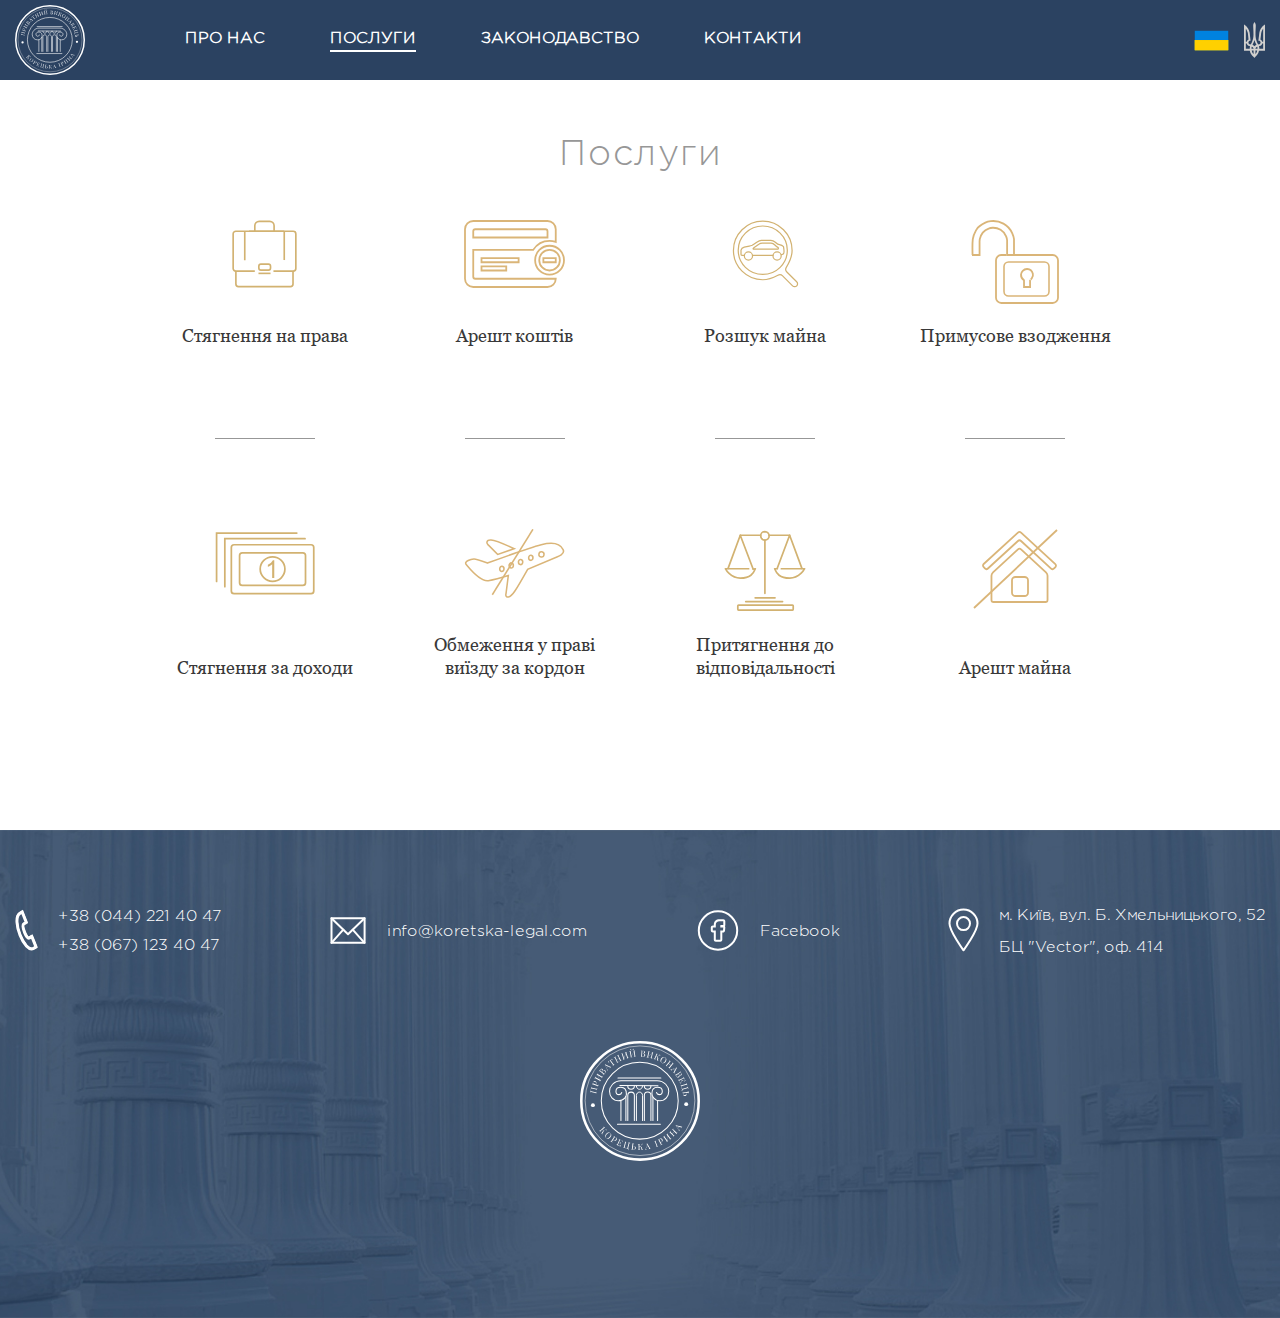
==== poslugi/index.html @ 1fe43b6d "initial commit" ====
<!DOCTYPE html>
<html lang="ua">
<head>
	<meta charset="UTF-8">
	<meta name="viewport" content="width=device-width">
	<title>Корецька Ірина</title>
	<meta name="description" content=""> 
	<link rel="stylesheet" href="../css/reset.css">
	<link rel="stylesheet" href="../css/scaffolding.css">
	<link rel="stylesheet" href="css/style.css">
	<link rel="shortcut icon" type="image/png" href="../favicon.png"/>
</head>
<body>
	<header class="main-header">
		<div class="container">
			<div class="main-header--wrapper">
				<a href="../index.html" class="main-header--logo">
					<img src="../img/logo.svg" alt="Приватний виконавець Корецька Ірина логотип">
				</a>

				<nav class="nav">
					<ul class="nav--list">
						<li class="nav--item">
							<a class="nav--link" href="../pro-nas/index.html">Про нас</a>
						</li>
						<li class="nav--item nav--item__active">
							<a class="nav--link" href="#">Послуги</a>
						</li>
						<li class="nav--item">
							<a class="nav--link" href="../zakonodavstvo/index.html">Законодавство</a>
						</li>
						<li class="nav--item">
							<a class="nav--link" href="../zvorotniy/index.html">Контакти</a>
						</li>
					</ul>
				</nav>
				
				<div class="main-header--right">
					<img src="../img/flag.svg" alt="Прапор України" class="main-header--flag">

					<img src="../img/emblem.svg" alt="Герб України" class="main-header--emblem">
				</div>

				<button class="main-header--mob-btn">Мобильное меню</button>
			</div>
		</div>
	</header>

	<main class="services">
		<div class="container">
			<h2 class="services--header">Послуги</h2>

			<ul class="services--list">
				<li class="services--item services--item__under-line">
					<a href="styagnennya-na-prava.html">
						<svg width="101px" height="68px" class="services--icon" version="1.1" id="Layer_1" xmlns="http://www.w3.org/2000/svg" xmlns:xlink="http://www.w3.org/1999/xlink" x="0px" y="0px"
						viewBox="0 0 72 74.4" style="enable-background:new 0 0 72 74.4;" xml:space="preserve">
						<style type="text/css">
							.st0{fill:none;stroke:#D2B271;stroke-width:1.806;}
						</style>
						<g>
							<g id="Page-1_13_">
								<g id="Desktop_10_" transform="translate(-265.000000, -1348.000000)">
									<g id="Group-54_6_" transform="translate(190.000000, 1327.000000)">
										<g id="Page-1_16_" transform="translate(76.000000, 22.000000)">
											<polyline id="Stroke-1_6_" class="st0" points="13.4,43 13.4,11.3 13.4,11.7 					"/>
											<g id="Group-18_1_">
												<path id="Stroke-4_1_" class="st0" d="M18,11.3h38.6"/>
												<path id="Stroke-6_1_" class="st0" d="M56.6,11.8v31"/>
												<path id="Stroke-14_1_" class="st0" d="M28.4,57.4h13.2"/>
												<path id="Stroke-16_1_" class="st0" d="M39.3,53.8h-8.2c-1.3,0-2.3-1.1-2.3-2.4v-1.7c0-1.3,1-2.4,2.3-2.4h8.2
												c1.3,0,2.3,1.1,2.3,2.4v1.7C41.6,52.7,40.5,53.8,39.3,53.8z"/>
											</g>
										</g>
									</g>
								</g>
							</g>
							<path class="st0" d="M25.4,55.9H4.6c-1.6,0-2.9-1.3-2.9-2.9V15.2c0-1.6,1.3-2.9,2.9-2.9h62.8c1.6,0,2.9,1.3,2.9,2.9V53
							c0,1.6-1.3,2.9-2.9,2.9H45.8"/>
							<path class="st0" d="M67.2,55.9v14.2c0,1.5-1.2,2.8-2.8,2.8H7.5c-1.5,0-2.8-1.2-2.8-2.8V55.9"/>
							<path class="st0" d="M25.4,12.3v-6c0-2.7,2.2-4.8,4.8-4.8h11.5c2.7,0,4.8,2.2,4.8,4.8v6"/>
						</g>
					</svg>
					<span class="services--text">Стягнення на права</span>
				</a>
			</li>
			<li class="services--item services--item__under-line">
				<a href="aresht-koshtiv.html">
					<?xml version="1.0" encoding="UTF-8"?>
					<svg class="services--icon" width="101px" height="68px" viewBox="0 0 101 68" version="1.1" xmlns="http://www.w3.org/2000/svg" xmlns:xlink="http://www.w3.org/1999/xlink">
						<g id="Page-1" stroke="none" stroke-width="1" fill="none" fill-rule="evenodd">
							<g id="Desktop" transform="translate(-540.000000, -1341.000000)" stroke="#DAB578" stroke-width="1.806">
								<g id="Group-54" transform="translate(190.000000, 1327.000000)">
									<path d="M367.5,56.2503709 L404.624815,56.2503709 L404.624815,52.1248145 L367.5,52.1248145 L367.5,56.2503709 Z M359.250371,25.3120363 C359.250371,24.174003 360.174003,23.2496291 361.312778,23.2496291 L431.437593,23.2496291 C432.576368,23.2496291 433.5,24.174003 433.5,25.3120363 L433.5,31.5 L359.250371,31.5 L359.250371,25.3120363 Z M361.312778,72.7503709 C360.174003,72.7503709 359.250371,71.8252552 359.250371,70.6872218 L359.250371,43.8751855 L419.207073,43.8751855 C422.642687,38.4417068 428.669664,34.7998516 435.562407,34.7998516 C437.736837,34.7998516 439.794793,35.2412661 441.750371,35.9052426 L441.750371,23.2496291 C441.750371,18.6960119 438.053617,15 433.5,15 L359.250371,15 C354.696012,15 351,18.6960119 351,23.2496291 L351,72.7503709 C351,77.3039881 354.696012,81 359.250371,81 L433.5,81 C438.053617,81 441.750371,77.3039881 441.750371,72.7503709 L361.312778,72.7503709 Z M367.5,64.4992581 L392.249629,64.4992581 L392.249629,60.3744436 L367.5,60.3744436 L367.5,64.4992581 Z M450,54.1872218 C450,62.1608741 443.53606,68.6248145 435.562407,68.6248145 C427.588755,68.6248145 421.124815,62.1608741 421.124815,54.1872218 C421.124815,46.2135695 427.588755,39.7496291 435.562407,39.7496291 C443.53606,39.7496291 450,46.2135695 450,54.1872218 Z M425.250371,54.1872218 C425.250371,59.8714536 429.878175,64.4992581 435.562407,64.4992581 C441.246639,64.4992581 445.875185,59.8714536 445.875185,54.1872218 C445.875185,48.50299 441.246639,43.8751855 435.562407,43.8751855 C429.878175,43.8751855 425.250371,48.50299 425.250371,54.1872218 Z M429.375185,56.2496291 L441.750371,56.2496291 L441.750371,52.1240727 L429.375185,52.1240727 L429.375185,56.2496291 Z" id="Page-1"></path>
								</g>
							</g>
						</g>
					</svg>
					<span class="services--text">Арешт коштів</span>
				</a>
			</li>
			<li class="services--item services--item__under-line">
				<a href="rozshuk-mayna.html">
					<svg width="101px" height="68px" class="services--icon" version="1.1" id="Layer_1" xmlns="http://www.w3.org/2000/svg" xmlns:xlink="http://www.w3.org/1999/xlink" x="0px" y="0px"
					viewBox="0 0 97.8 99.7" style="enable-background:new 0 0 97.8 99.7;" xml:space="preserve">
					<style type="text/css">
						.st01{fill:none;stroke:#D2B271;stroke-width:1.806;stroke-linecap:round;stroke-linejoin:round;}
					</style>
					<g id="Page-1_21_">
						<g id="Desktop_13_" transform="translate(-843.000000, -1326.000000)">
							<g id="Group-54_3_" transform="translate(190.000000, 1327.000000)">
								<g id="Page-1_22_" transform="translate(654.000000, 0.000000)">
									<path id="Stroke-1_3_" class="st01" d="M61,41.8h4.6c0,0,1.9-0.2,1-2.3c0,0-2.9-1.7-4.5-3.5c0,0-3.3-3.3-6.4-3.1
									C52.6,33.2,43,32.8,43,32.8s-2.6,0.1-4.3,1.4l-7.9,5.4c0,0-2.2,2.1-0.1,2.1c2.1,0,25.6,0.1,25.6,0.1L61,41.8z"/>
									<path id="Stroke-7_4_" class="st01" d="M71.4,49.9c0,0,2.4-0.7,3-1.6c1.3-2,0-9.4,0-9.4s0.6-2.3-6.1-3.7c0,0-2-0.3-6-3.7
									c0,0-3.1-2.6-6.6-2.6c-3.5,0.1-13.8,0-13.8,0s-2.6-0.1-6.8,2.8c-4.2,2.9-6.7,4.4-6.7,4.4s-2.4,1-4.3,1.3l-7.4,1.4
									c0,0-3.9,1.1-4.7,4.5v5.6c0,0-0.1,1.7,1.6,2.1h3.5"/>
									<path id="Stroke-11_2_" class="st01" d="M16.9,51.8c0,3.3,2.7,6,6,6c3.3,0,6-2.7,6-6c0-3.3-2.7-6-6-6
									C19.6,45.8,16.9,48.5,16.9,51.8z"/>
									<path id="Stroke-15_1_" class="st01" d="M58.9,51.8c0,3.3,2.7,6,6,6c3.3,0,6-2.7,6-6c0-3.3-2.7-6-6-6
									C61.6,45.8,58.9,48.5,58.9,51.8z"/>
									<path id="Stroke-17_1_" class="st01" d="M58.9,50.8h-30"/>
									<path id="Stroke-19_1_" class="st01" d="M7.9,43.3c0,19.6,16.1,35.5,36,35.5s36-15.9,36-35.5S63.8,7.8,43.9,7.8
									S7.9,23.7,7.9,43.3z"/>
									<path id="Stroke-21_1_" class="st01" d="M93.7,95.6c1.6-1.6,1.6-4.4-0.1-6L79.2,75.2c-1.7-1.7-2.1-4.7-0.8-6.8
									c0,0,8.5-13.8,8.5-24.7c0-23.7-19.3-42.9-43-42.9S0.9,20,0.9,43.7s19.3,42.9,43,42.9c9.8,0,22.2-6.7,22.2-6.7
									c2.1-1.1,5.2-0.7,6.9,1l14.6,14.6C89.3,97.2,92.1,97.3,93.7,95.6z"/>
								</g>
							</g>
						</g>
					</g>
				</svg>
				<span class="services--text">Розшук майна</span>
			</a>
		</li>
		<li class="services--item services--item__under-line">
			<a href="primusove-vzodzhennya.html">
				<svg class="services--icon" width="88px" height="84px" viewBox="0 0 88 84" version="1.1" xmlns="http://www.w3.org/2000/svg" xmlns:xlink="http://www.w3.org/1999/xlink">
					<g id="Page-1" stroke="none" stroke-width="1" fill="none" fill-rule="evenodd">
						<g id="Desktop" transform="translate(-1142.000000, -1334.000000)" stroke="#DAB578">
							<g id="Group-54" transform="translate(190.000000, 1327.000000)">
								<g id="Page-1" transform="translate(953.000000, 8.000000)">
									<path d="M77,45.5924668 C77,43.065954 74.9486252,41 72.4413893,41 L36.5586107,41 C34.0513748,41 32,43.065954 32,45.5924668 L32,70.4075332 C32,72.934046 34.0513748,75 36.5586107,75 L72.4413893,75 C74.9486252,75 77,72.934046 77,70.4075332 L77,45.5924668 Z" id="Stroke-1" stroke-width="1.581"></path>
									<path d="M41.2224426,34 L80.7103489,34 C83.619657,34 86,36.3693953 86,39.2653229 L86,76.7346771 C86,79.6306047 83.619657,82 80.7103489,82 L29.2896511,82 C26.380343,82 24,79.6306047 24,76.7346771 L24,39.2653229 C24,36.3693953 26.3254628,34 29.1666667,34 L34.3333333,34" id="Stroke-3" stroke-width="1.806"></path>
									<path d="M52.0165002,66 L58.0720657,66 L58.0720657,59.1728837 C58.057914,59.2002455 61.7905845,56.1757596 60.8471401,52.7181555 C60.3477884,50.8855786 59.2446323,48.230144 55.274079,48.0099144 C51.3621541,47.7930217 49.1497769,51.1818875 49.0089341,53.5530257 C48.8687652,55.924164 50.4005146,58.121788 52.0165002,59.1728837 L52.0165002,66 Z" id="Stroke-5" stroke-width="1.806"></path>
									<path d="M0.553927509,34 C0.553927509,34 0.252506335,22.763286 0.795196651,18.2283702 C1.33722596,13.6928098 2.26792993,12.5361935 4.48628401,8.59054601 C6.7046381,4.64425382 13.342514,1.57283804 13.342514,1.57283804 C13.342514,1.57283804 21.9059161,-2.56751296 31.4317506,2.5869726 C40.9569241,7.74210286 42,18.1497152 42,18.1497152 L42,33.1638064 L42,34 L35.1135838,34 L35.1135838,19.208335 C35.1135838,19.208335 34.6859094,12.496866 28.599978,8.83747134 C22.5140465,5.17807672 17.1790239,7.42425904 17.1790239,7.42425904 C17.1790239,7.42425904 12.9049245,8.99542618 10.7658918,11.6864609 C8.62685909,14.3774956 7.76423929,18.1000722 7.76423929,18.1000722 L7.56593588,20.3939633 L7.56593588,34 L0,34 L0.553927509,34" id="Stroke-7" stroke-width="1.806"></path>
								</g>
							</g>
						</g>
					</g>
				</svg>
				<span class="services--text">Примусове взодження</span>
			</a>
		</li>
		<div class="services--wrapper">
			<div class="services--line"></div>
			<div class="services--line"></div>
			<div class="services--line"></div>
			<div class="services--line"></div>
		</div>
		<li class="services--item">
			<a href="styagnennya-za-dohodi.html">
				<svg class="services--icon" version="1.1" width="101px" height="68px" id="Layer_1" xmlns="http://www.w3.org/2000/svg" xmlns:xlink="http://www.w3.org/1999/xlink" x="0px" y="0px"
				viewBox="0 0 105.4 67.5" style="enable-background:new 0 0 105.4 67.5;" xml:space="preserve">
				<style type="text/css">
					.st02{fill:none;stroke:#D2B271;stroke-width:1.806;stroke-linecap:round;}
					.st11{fill:#D2B271;}
				</style>
				<g id="Page-1_20_" transform="translate(51.000000, 285.000000)">
					<path id="Stroke-1_4_" class="st02" d="M44.5-230.6c0,1.5-1.3,2.8-2.8,2.8h-63.2c-1.5,0-2.8-1.2-2.8-2.8v-28.5
					c0-1.5,1.3-2.8,2.8-2.8h63.2c1.5,0,2.8,1.2,2.8,2.8V-230.6z M-30.1-270.3c-1.5,0-2.8,1.2-2.8,2.8v45.5c0,1.5,1.3,2.8,2.8,2.8h80.4
					c1.5,0,2.8-1.2,2.8-2.8v-45.5c0-1.5-1.3-2.8-2.8-2.8H-30.1z M10.1-257.6c-7.1,0-12.9,5.7-12.9,12.7c0,7,5.8,12.8,12.9,12.8
					c7.1,0,12.9-5.7,12.9-12.8C23-251.9,17.2-257.6,10.1-257.6z"/>
					<g id="Group-7">
						<polyline id="Stroke-3_4_" class="st02" points="44,-276.6 -39.7,-276.6 -39.7,-226.5 		"/>
						<polyline id="Stroke-5_4_" class="st02" points="35.4,-282.5 -48.3,-282.5 -48.3,-232 		"/>
					</g>
				</g>
				<g>
					<path class="st11" d="M62.9,49.3h-2.2V35c-0.5,0.5-1.2,1-2.1,1.5c-0.9,0.5-1.7,0.9-2.4,1.2v-2.2c1.3-0.6,2.3-1.3,3.3-2.1
					c0.9-0.8,1.6-1.7,2-2.4h1.4V49.3z"/>
				</g>
			</svg>

			<span class="services--text">Стягнення за доходи</span>
		</a>
	</li>
	<li class="services--item ">
		<a href="obmezhennya-u-viizdi.html">
			<svg class="services--icon" width="117px" height="69px" version="1.1" id="Layer_1" xmlns="http://www.w3.org/2000/svg" xmlns:xlink="http://www.w3.org/1999/xlink" x="0px" y="0px"
			viewBox="0 0 117.3 81" style="enable-background:new 0 0 117.3 81;" xml:space="preserve">
			<style type="text/css">
				.st010{fill:none;stroke:#DAB578;stroke-width:1.806;}
			</style>
			<g id="Page-1_1_">
				<g id="Desktop" transform="translate(-542.000000, -1617.000000)">
					<g id="Group-54" transform="translate(190.000000, 1327.000000)">
						<g id="Page-1" transform="translate(353.000000, 291.000000)">
							<path id="Stroke-1" class="st010" d="M45.3,46.2c-0.2,1.6-1.4,2.8-2.8,2.6c-1.4-0.2-2.3-1.7-2.2-3.4c0.2-1.6,1.4-2.8,2.8-2.6
							C44.5,43.1,45.5,44.6,45.3,46.2z"/>
							<path id="Stroke-3" class="st010" d="M56.3,42.2c-0.2,1.6-1.4,2.8-2.8,2.6c-1.4-0.2-2.3-1.7-2.2-3.4c0.2-1.6,1.4-2.8,2.8-2.6
							C55.5,39.1,56.5,40.6,56.3,42.2z"/>
							<path id="Stroke-5" class="st010" d="M67.3,38.2c-0.2,1.6-1.4,2.8-2.8,2.6c-1.4-0.2-2.3-1.7-2.2-3.4c0.2-1.6,1.4-2.8,2.8-2.6
							C66.5,35.1,67.5,36.6,67.3,38.2z"/>
							<path id="Stroke-7" class="st010" d="M79.3,33.2c-0.2,1.6-1.4,2.8-2.8,2.6s-2.3-1.7-2.2-3.4c0.2-1.6,1.4-2.8,2.8-2.6
							C78.5,30.1,79.5,31.6,79.3,33.2z"/>
							<path id="Stroke-9" class="st010" d="M92.3,29.2c-0.2,1.6-1.7,2.8-3.4,2.6c-1.6-0.2-2.8-1.7-2.6-3.4c0.2-1.6,1.7-2.8,3.4-2.6
							C91.3,26.1,92.5,27.6,92.3,29.2z"/>
							<path id="Stroke-11" class="st010" d="M57.3,22.1c0,0-21.1-9.8-27.2-10.2c-6-0.4-5.2,4-3.7,5.4S38,28.9,38,28.9L57.3,22.1z"/>
							<path id="Stroke-13" class="st010" d="M50.4,53.6l-2.7,21.1c0,0-1.4,4.8,2.8,4.1c4.3-0.6,8.5-7.4,22.6-32.5l35-14.8
							c0,0,9.4-2.9,6.6-8.4s-10.4-9.6-25.7-5.6C73.8,21.5,25.9,39,25.9,39S12.2,34,10,34.2s-12.8,2.3-8.8,6.9
							c3.9,4.6,16.4,20.2,25.7,18.6C36.1,58.2,50.4,53.6,50.4,53.6z"/>
						</g>
					</g>
				</g>
			</g>
			<line class="st010" x1="32.6" y1="77.2" x2="80.3" y2="0.3"/>
		</svg>

		<span class="services--text">Обмеження у праві виїзду за кордон</span>
	</a>
</li>
<li class="services--item services--item__no-line">
	<a href="prityagnennya-do-vidpovidalnosti.html">
		<svg class="services--icon" width="88px" height="84px" version="1.1" id="Layer_1" xmlns="http://www.w3.org/2000/svg" xmlns:xlink="http://www.w3.org/1999/xlink" x="0px" y="0px"
		viewBox="0 0 88 89" style="enable-background:new 0 0 88 89;" xml:space="preserve">
		<style type="text/css">
			.st03{fill:none;stroke:#D2B271;stroke-width:1.806;stroke-linecap:round;stroke-linejoin:round;}
		</style>

		<g id="Page-1_25_">
			<g id="Desktop_15_" transform="translate(-856.000000, -1599.000000)">
				<g id="Group-54_1_" transform="translate(190.000000, 1327.000000)">
					<g id="Page-1_26_" transform="translate(668.000000, 272.000000)">
						<path id="Stroke-1_8_" class="st03" d="M31.6,72.9h21"/>
						<path id="Stroke-2" class="st03" d="M21.6,76.9h39"/>
						<g id="Group-24">
							<path id="Stroke-3_8_" class="st03" d="M71.2,85.9H14c-0.4,0-0.8-0.3-0.8-0.8v-3.7c0-0.4,0.3-0.8,0.8-0.8h57.1
							c0.4,0,0.8,0.3,0.8,0.8v3.7C71.9,85.6,71.6,85.9,71.2,85.9z"/>
							<polyline id="Stroke-5_7_" class="st03" points="81.1,41.7 68.1,6.6 54.9,41.8 					"/>
							<path id="Stroke-7_6_" class="st03" d="M59.3,42.1H84c0,0-5.2,10.1-15.9,10c-10.7-0.1-13.8-4.8-15.9-10h2.9"/>
							<path id="Stroke-9_3_" class="st03" d="M24.7,42.1H0c0,0,5.2,10.1,15.9,10c10.7-0.1,13.8-4.8,15.9-10l-2.3,0.3"/>
							<polyline id="Stroke-11_3_" class="st03" points="29.4,42.4 15.8,6.6 2.9,41.7 					"/>
							<path id="Stroke-13_4_" class="st0" d="M46.4,7.2c0,2.5-2,4.5-4.5,4.5c-2.5,0-4.5-2-4.5-4.5c0-2.5,2-4.5,4.5-4.5
							C44.4,2.8,46.4,4.8,46.4,7.2z"/>
							<path id="Stroke-15" class="st03" d="M15.8,6.6h21.6"/>
							<path id="Stroke-17" class="st03" d="M68.1,6.6H46.4"/>
							<g id="Group-21" transform="translate(42.142857, 0.000000)">
								<g id="Clip-20">
								</g>
							</g>
							<path id="Stroke-22" class="st03" d="M41.9,11.7v56.5"/>
						</g>
					</g>
				</g>
			</g>
		</g>
	</svg>

	<span class="services--text">Притягнення до відповідальності</span>
</a>
</li>
<li class="services--item services--item__no-line">
	<a href="aresht-mayna.html">
	<?xml version="1.0" encoding="UTF-8"?>
	<svg class="services--icon" width="85px" height="80px" viewBox="0 0 85 80" version="1.1" xmlns="http://www.w3.org/2000/svg" xmlns:xlink="http://www.w3.org/1999/xlink">
		<g id="Page-1" stroke="none" stroke-width="1" fill="none" fill-rule="evenodd">
			<g id="Desktop" transform="translate(-1142.000000, -1613.000000)" stroke="#DAB578" stroke-width="1.806">
				<g id="Group-54" transform="translate(190.000000, 1327.000000)">
					<g id="Page-1" transform="translate(953.000000, 287.000000)">
						<path d="M81.4353213,37.0333421 C82.2294258,36.1880343 82.1799268,34.8546993 81.3250094,34.0695209 L47.0540648,2.58897122 C46.1991474,1.80379283 44.7997417,1.80379283 43.9448242,2.58827204 L9.67600101,34.0240743 C8.82037647,34.8085535 8.77017041,36.1425877 9.56427483,36.9878955 L10.916303,38.4261074 C11.7104074,39.270716 13.0603142,39.3203577 13.9152316,38.5358785 L43.9441171,10.9966028 C44.7997417,10.2121235 46.1991474,10.2128227 47.0540648,10.9980011 L77.0850717,38.5813252 C77.9399891,39.3665036 79.2891887,39.317561 80.0832932,38.4722532 L81.4353213,37.0333421 Z M47.0526505,19.3853565 C46.1984403,18.5994789 44.8011559,18.5994789 43.9469456,19.3853565 L19.0185724,42.3219346 C18.1643621,43.1078122 17.4657199,44.6949493 17.4657199,45.847896 L17.4657199,69.902462 C17.4657199,71.0561079 18.4203423,72 19.587103,72 L37.1486198,72 L40.6701158,72 L44.1916118,72 L47.5617825,72 L50.7063794,72 L53.8509764,72 L71.4132003,72 C72.579961,72 73.5345834,71.0561079 73.5345834,69.902462 L73.5345834,45.847896 C73.5345834,44.6949493 72.8352341,43.1078122 71.9810238,42.3219346 L47.0526505,19.3853565 Z" id="Stroke-1"></path>
						<path d="M83,0 L0,78" id="Stroke-3"></path>
						<path d="M50.5058973,66 L41.4948285,66 C39.5728543,66 38,64.5116758 38,62.6936813 L38,50.3070055 C38,48.4883242 39.5728543,47 41.4948285,47 L50.5058973,47 C52.4278715,47 54,48.4883242 54,50.3070055 L54,62.6936813 C54,64.5116758 52.4278715,66 50.5058973,66 Z" id="Stroke-5"></path>
					</g>
				</g>
			</g>
		</g>
	</svg>
	<span class="services--text">Арешт майна</span>
	</a>
</li>
</ul>
</div>
</main>

<footer class="main-footer">
	<div class="container">
		<h2 class="visually-hidden">Контакти</h2>

		<ul class="contacts--list">
			<li class="contacts--item">
				<svg class="contacts--icon contacts--icon__tall" width="23px" height="42px" version="1.1" id="Layer_1" xmlns="http://www.w3.org/2000/svg" xmlns:xlink="http://www.w3.org/1999/xlink" x="0px" y="0px"
				viewBox="0 0 23 42" style="enable-background:new 0 0 23 42;" xml:space="preserve">
				<style type="text/css">
					.st07{fill:none;stroke:#FFFFFF;stroke-width:3;}
					.st13{fill:none;stroke:#FFFFFF;stroke-width:2;stroke-linecap:round;stroke-linejoin:round;}
				</style>
				<g id="Page-1">
					<g id="Desktop" transform="translate(-66.000000, -2805.000000)">
						<g id="Group-2" transform="translate(-22.000000, 2678.000000)">
							<g id="Group-6" transform="translate(90.000000, 112.000000)">
								<path id="Shape" class="st07" d="M19,52.9l-4.2-10.5c0,0-2.3,1.5-2.5,1.6c-2.7,1.7-8.1-12.1-5.5-13.9l2.5-1.6L5.2,18l-2.5,1.6
								c-8.6,5.8,5,40.1,13.8,34.9C16.6,54.4,19,52.9,19,52.9z"/>
							</g>
						</g>
					</g>
				</g>
				<g id="Page-1_1_">
					<g id="Desktop_1_" transform="translate(-66.000000, -2805.000000)">
						<g id="Group-2_1_" transform="translate(-22.000000, 2678.000000)">
							<g id="Group-6_1_" transform="translate(90.000000, 112.000000)">
								<path id="Shape_1_" class="st13" d="M19,52.4l-4.2-10.5c0,0-2.3,1.5-2.5,1.6c-2.7,1.7-8.1-12.1-5.5-13.9L9.4,28L5.2,17.5
								l-2.5,1.6c-8.6,5.8,5,40.1,13.8,34.9C16.6,53.9,19,52.4,19,52.4z"/>
							</g>
						</g>
					</g>
				</g>
			</svg>
			<div class="contacts--wrap">
				<a href="tel:+380442214047" class="contacts--link">+38 (044) 221 40 47</a>
				<a href="tel:+380671234047" class="contacts--link">+38 (067) 123 40 47</a>
			</div>
		</li>
		<li class="contacts--item">
				<svg class="contacts--icon" width="38" height="29" version="1.1" id="Layer_1" xmlns="http://www.w3.org/2000/svg" xmlns:xlink="http://www.w3.org/1999/xlink" x="0px" y="0px"
				viewBox="0 0 38 29" style="enable-background:new 0 0 38 29;" xml:space="preserve">
				<style type="text/css">
					.st04{fill:none;stroke:#FFFFFF;stroke-width:2;stroke-linecap:round;stroke-linejoin:round;}
				</style>
				<g>
					<rect x="2.5" y="2.2" class="st04" width="33.1" height="24.5"/>
					<polyline class="st04" points="35.5,2.2 19,18.3 2.5,2.2 	"/>
					<line class="st04" x1="35.5" y1="26.8" x2="23.7" y2="13.7"/>
					<line class="st04" x1="2.5" y1="26.8" x2="14.3" y2="13.7"/>
				</g>
			</svg>
			<div class="contacts--wrap">
				<a href="mailto:info@koretska-legal.com" class="contacts--link">info@koretska-legal.com</a>
			</div>
		</li>
		<li class="contacts--item">
			<svg class="contacts--icon" width="44px" height="45px" version="1.1" id="Layer_1" xmlns="http://www.w3.org/2000/svg" xmlns:xlink="http://www.w3.org/1999/xlink" x="0px" y="0px"
			viewBox="0 0 44 45" style="enable-background:new 0 0 44 45;" xml:space="preserve">
			<style type="text/css">
				.st06{fill:#FFFFFF;}
				.st12{fill:none;stroke:#FFFFFF;stroke-width:2;stroke-linecap:round;stroke-linejoin:round;}
			</style>
			<g>
				<g id="Page-1_11_">
					<g id="Desktop_7_" transform="translate(-791.000000, -2804.000000)">
						<g id="Group-2_2_" transform="translate(-22.000000, 2678.000000)">
							<g id="Group-52" transform="translate(813.000000, 126.000000)">
								<g id="iconmonstr-facebook-5">
									<g id="Shape_3_">
										<path class="st06" d="M27.3,13.3v3.8h-2.2c-0.7,0-0.8,0.3-0.8,1v1.3h3L27,22.5h-2.7v9.2h-4.5v-9.2h-3v-3.1h3v-2.6
										c0-2.3,1.2-3.5,3.9-3.5H27.3 M27.3,11.3h-3.6c-3.8,0-5.9,2-5.9,5.5v0.6h-1c-1.1,0-2,0.9-2,2v3.1c0,1.1,0.9,2,2,2h1v7.2
										c0,1.1,0.9,2,2,2h4.5c1.1,0,2-0.9,2-2v-7.2H27c1,0,1.9-0.8,2-1.8l0.3-3.1c0-0.5-0.1-0.9-0.4-1.3c0.2-0.3,0.4-0.7,0.4-1.2
										v-3.8C29.3,12.2,28.4,11.3,27.3,11.3L27.3,11.3z"/>
									</g>
								</g>
							</g>
						</g>
					</g>
				</g>
				<circle class="st12" cx="22" cy="22.5" r="19.2"/>
			</g>
		</svg>
		<div class="contacts--wrap">
			<a href="#" class="contacts--link">Facebook</a>
		</div>
	</li>
	<li class="contacts--item">
		<svg class="contacts--icon contacts--icon__tall" width="31px" height="50px" version="1.1" id="Layer_1" xmlns="http://www.w3.org/2000/svg" xmlns:xlink="http://www.w3.org/1999/xlink" x="0px" y="0px"
		viewBox="0 0 31 50" style="enable-background:new 0 0 31 50;" xml:space="preserve">
		<style type="text/css">
			.st05{fill:none;stroke:#FFFFFF;stroke-width:2;stroke-linecap:round;stroke-linejoin:round;}
		</style>
		<g>
			<path class="st05" d="M29.5,18.6c0,7.7-14,26.7-14,26.7s-14-19-14-26.7s6.2-14,14-14S29.5,10.9,29.5,18.6z"/>
			<circle class="st05" cx="15.5" cy="18.6" r="6.5"/>
		</g>
	</svg>
	<div class="contacts--wrap">
		<a href="https://www.google.com.ua/maps/place/Vector/@50.4476284,30.5070038,16.83z/data=!4m8!1m2!2m1!1z0LwuINCa0LjRl9CyLCDQstGD0LsuINCRLiDQpdC80LXQu9GM0L3QuNGG0YzQutC-0LPQviwgNTIg0JHQpiAi0JLQtdC60YLQvtGAIg!3m4!1s0x40d4ce5f34e48cbd:0xa6799624b9e00686!8m2!3d50.4484033!4d30.5064369?hl=ru" target="blank" class="contacts--link">м. Київ, вул. Б. Хмельницького, 52 <br> БЦ "Vector", оф. 414 </a>
	</div>
</li>
</ul>

<img src="../img/logo.svg" alt="Приватний виконавець Корецька Ірина" class="main-footer--logo">


</div>
</footer>

<script src="../js/script.js"></script>
</body>
</html>
---- css/scaffolding.css ----
/*DEFAULT*/
@font-face {
    font-family: 'Cormorant Garamond';
    src: url('../fonts/CormorantGaramond/CormorantGaramond-SemiBold.woff2') format('woff2'),
    url('../fonts/CormorantGaramond/CormorantGaramond-SemiBold.woff') format('woff');
    font-weight: 600;
    font-style: normal;
}

@font-face {
    font-family: 'Georgia';
    src: url('../fonts/Georgia/Georgia.woff2') format('woff2'),
    url('../fonts/Georgia/Georgia.woff') format('woff');
    font-weight: normal;
    font-style: normal;
}
@font-face {
    font-family: 'GothamPro';
    src: url('../fonts/GothamPro/GothamPro-Light.woff2') format('woff2'),
    url('../fonts/GothamPro/GothamPro-Light.woff') format('woff');
    font-weight: 300;
    font-style: normal;
}

body {
    font-family: Georgia, sans-serif;
    line-height: 1.4;
}

a {
    text-decoration: none;
    color: inherit;
    font: inherit;
}

img {
    max-width: 100%;
}

.visually-hidden {
    position: absolute !important;
    clip: rect(1px 1px 1px 1px); /* IE6, IE7 */
    clip: rect(1px, 1px, 1px, 1px);
    padding:0 !important;
    border:0 !important;
    height: 1px !important; 
    width: 1px !important; 
    overflow: hidden;
}

.container {
    max-width: 1400px;
    padding: 0 15px;
    margin: 0 auto;
}

/*MAIN-HEADER*/
.main-header {
    padding: 5px 0;
    background-color: #2b4261;
    color: white;
    font-family: "GothamPro", sans-serif;
}

.main-header--wrapper {
    display: -webkit-box;
    display: -ms-flexbox;
    display: flex;
    -webkit-box-align: center;
    -ms-flex-align: center;
    align-items: center; 
    -webkit-box-pack: justify; 
    -ms-flex-pack: justify; 
    justify-content: space-between;
}

.main-header--logo {
    min-width: 70px;
    margin-right: 100px;
    display: -webkit-box;
    display: -ms-flexbox;
    display: flex;
    -webkit-box-align: center;
    -ms-flex-align: center;
    align-items: center;
}

.nav {
    -ms-flex-item-align: stretch;
    -ms-grid-row-align: stretch;
    align-self: stretch;
    margin-right: auto;  
}

.nav--list {
    height: 100%;
}

.nav--close {
    display: none;
}

.nav--item {
    display: -webkit-inline-box;
    display: -ms-inline-flexbox;
    display: inline-flex;
    -webkit-box-align: center;
    -ms-flex-align: center;
    align-items: center;
    height: 100%;
    margin-right: 60px;
}

.nav--link {
    text-transform: uppercase;
    font-family: "GothamPro", sans-serif;
    font-weight: bold;
}

.nav--link:after {
  content: '';
  width: 0px;
  height: 2px;
  display: block;
  background: white;
  -webkit-transition: 500ms;
  -o-transition: 500ms;
  transition: 500ms;
}

.nav--item:hover .nav--link:after,
.nav--item__active .nav--link:after {
  width: 100%;
}

.main-header--right {
    display: -webkit-box;
    display: -ms-flexbox;
    display: flex;
    -webkit-box-align: center;
    -ms-flex-align: center;
    align-items: center;
}

.main-header--flag {
    width: 35px;
    margin-right: 15px;
}

.main-header--emblem {
    width: 21px;
}

.main-header--mob-btn {
    display: none;
}

/*MAIN-FOOTER*/
.main-footer {
    background: url(../img/footer-bg.jpg) center/cover no-repeat;
    color: white;
    padding: 70px 0;
    text-align: center;
}

.contacts--list {
    display: -webkit-box;
    display: -ms-flexbox;
    display: flex;
    -webkit-box-pack: justify;
    -ms-flex-pack: justify;
    justify-content: space-between;
    -webkit-box-align: center;
    -ms-flex-align: center;
    align-items: center;
    margin-bottom: 80px;
}

.contacts--item {
    display: -webkit-box;
    display: -ms-flexbox;
    display: flex;
    -webkit-box-align: center;
    -ms-flex-align: center;
    align-items: center;
}

.contacts--wrap {
    display: inline-block;
}

.contacts--icon {
    display: inline-block;
    margin-right: 20px;
}

.contacts--link {
    text-align: left;
    line-height: 2;
    display: block;
}

.contacts--link:after {
  content: '';
  margin-top: -4px;
  width: 0px;
  height: 1px;
  display: block;
  background: white;
  -webkit-transition: 350ms;
  -o-transition: 350ms;
  transition: 350ms;
}

.contacts--link:hover:after {
  width: 100%;
}

.main-footer--logo {
    width: 120px;
    margin-bottom: 80px;
}

.main-footer {
    font-family: GothamPro, sans-serif;
}


/*MEDIA QUERIES*/
@media screen and (max-width: 1195px) {
    .main-header--logo {
        min-width: auto;
        width: 60px;
    }

    .main-footer {
        padding: 50px 0;
    }

    .contacts--list {
        margin-bottom: 70px;
    }

    .main-footer--logo {
        margin-bottom: 70px;
    }
}


@media screen and (max-width: 1010px) {
    .main-footer {
        padding-top: 20px;
        padding-bottom: 10px;
    }

    .contacts--list {
        display: block;
        margin-bottom: 50px;
    }

    .contacts--item {
        -webkit-box-pack: center;
        -ms-flex-pack: center;
        justify-content: center;
        margin-bottom: 20px;
    }

    .contacts--icon {
        width: 30px;
        margin-right: 10px;
    }

    .contacts--icon__tall {
        width: 20px;
    }

    .contacts--link {
        text-align: center;
    }

    .main-footer--logo {
        margin-bottom: 50px;
        width: 100px;
    }
}

@media screen and (max-width: 950px) {
    .main-header--logo {
        margin-right: 30px;
    }

    .nav--item {
        margin-right: 30px;
    }

    .main-header--flag {
        width: 30px;
    }

    .main-header--emblem {
        width: 16px;
    }
}

@media screen and (max-width: 744px) {
    .main-header {
        padding: 7px 10px;
        font-size: 15px;
    }

    .main-header--logo {
        width: 50px;
        margin-right: 20px;
    }

    .nav--item {
        margin-right: 20px;
    }

    .main-footer {
        font-size: 15px;
    }

    .contacts--item {
        margin-bottom: 10px;
    }

    .contacts--list {
        margin-bottom: 30px;
    }

    .contacts--icon {
        width: 25px;
    }

    .contacts--icon__tall {
        width: 19px;
    }

    .main-footer--logo {
        width: 87px;
        margin-bottom: 30px;
    }
}

@media screen and (max-width: 680px) {
    .container {
        padding: 0 10px;
    }

    .nav {
        -ms-flex-preferred-size: 100%;
        flex-basis: 100%;
        margin-right: 0;
    }

    .nav--list {
        top: 0;
        position: absolute;
        display: block;
    }

    .nav {
        display: block;
        overflow: visible;
        position: fixed;
        width: 100%;
        height: 100vh;
        top: 64px;
        left: -100%;
        -webkit-transition: 1s;
        -o-transition: 1s;
        transition: 1s;
        z-index: 100; 
    }

    .nav__visible {
        position: fixed;
        top: 64px;
        left: 0;
        width: 100%;
        height: calc(100vh - 64px);
        display: block;
        overflow: auto;
        background-color: rgba(86, 120, 154, 0.95);
        z-index: 100;
        -webkit-transition: left 1.25s;
        -o-transition: left 1.25s;
        transition: left 1.25s;
    }

    .nav--list {
        -webkit-box-sizing: border-box;
        box-sizing: border-box;
        width: calc(100vw - 20px);
        display: block;
        padding-left: 20px;
        height: auto;
        background: 0 0;
        margin-top: 100px;
    }

    .nav--item {
        display: block;
        font-size: 22px;
        color: #fff;
        padding: 20px 0;
        margin-bottom: 40px;
        text-align: center;
    }

    .nav--item:hover .nav--link:after {
      width: 0;
    }

    .nav--link:after {
        width: 0!important;
    }

    .main-header--mob-btn {
        display: block;
        font-size: 0;
        border: none;
        background: url(../img/mob-btn.svg) center/contain no-repeat;
        float: left;
        padding: 0;
        margin: 2px 0 0 0px;
        width: 30px;
        height: 30px;
    }

    .main-header--right {
        order: 1;
    }

    .main-header--logo {
        order: 1;
        margin-right: 0;
        margin-left: 30px;
    }

    .contacts--item {
        margin-bottom: 30px;
    }

    .contacts--icon {
        display: none;
    }
}

@media screen and (max-width: 525px) {
    .main-header {
        font-size: 14px;
    }

    .main-header--logo {
        margin-right: 0;
    }
}
---- poslugi/css/style.css ----
/*SERVICES*/
.services {
    padding: 0 150px;
    padding-top: 50px;
    margin-bottom: 150px;
}

.services--header {
    font-size: 36px;
    letter-spacing: 1.5px;
    color: #979797;
    text-align: center;
    margin-bottom: 40px;
    font-family: 'GothamPro';
}

.services--list {
    display: -webkit-box;
    display: -ms-flexbox;
    display: flex;
    -ms-flex-wrap: wrap;
        flex-wrap: wrap;
    -webkit-box-pack: justify;
        -ms-flex-pack: justify;
            justify-content: space-between;
}

.services--item {
    width: 21%;
   
    font-size: 18px;
    color: #393939;
}

.services--item a {
     display: -webkit-box;
    display: -ms-flexbox;
    display: flex;
    -webkit-box-orient: vertical;
    -webkit-box-direction: normal;
        -ms-flex-direction: column;
            flex-direction: column;
    text-align: center;
    height: 100%;
}

.services--item:hover .services--icon {
    -webkit-transform: scale(1.2);
        -ms-transform: scale(1.2);
            transform: scale(1.2);
}

.services--wrapper {
    -ms-flex-preferred-size: 100%;
        flex-basis: 100%;
    display: -webkit-box;
    display: -ms-flexbox;
    display: flex;
    -webkit-box-pack: justify;
        -ms-flex-pack: justify;
            justify-content: space-between;
}

.services--line {
    margin-top: 90px;
    margin-bottom: 90px;
    width: 21%;
}

.services--line::after {
    content: "";
    display: block;
    width: 100px;
    margin: 0 auto;
    height: 1px;
    background-color: #979797;
}

.services--text {
    flex-grow: 1;
    line-height: 1.3;
    display: flex;
    justify-content: center;
    align-items: flex-end;
}

.services--icon {
    margin-bottom: auto;
    
    display: block;
    margin: 0 auto;
    margin-bottom: 20px;
    -webkit-transition: -webkit-transform 0.3s;
    transition: -webkit-transform 0.3s;
    -o-transition: transform 0.3s;
    transition: transform 0.3s;
    transition: transform 0.3s, -webkit-transform 0.3s;
}

/*MEDIA QUERIES*/
@media screen and (max-width: 1195px) {
   .services {
        padding-left: 80px;
        padding-right: 80px;
    }

    .services--item {
        font-size: 17px;
    }

    .services--line {
        margin-top: 80px;
        margin-bottom: 80px;
    }
}


@media screen and (max-width: 1010px) {
    .services {
        padding-top: 30px;
        padding-left: 50px;
        padding-right: 50px;
    }

    .services--icon {
        -ms-flex-preferred-size: 50%;
            flex-basis: 50%;
    }
}

@media screen and (max-width: 732px) {
    .services {
        padding-left: 0;
        padding-right: 0;
        padding-top: 20px;
        margin-bottom: 80px;
    }

    .services--header {
        font-size: 32px;
        margin-bottom: 25px;
    }

    .services--item {
        font-size: 15px;
    }
}

@media screen and (max-width: 525px) {
  .services {
        margin-bottom: 0;
    }

    .services--header {
        font-size: 30px;
        margin-bottom: 15px;
    }

    .services--wrapper {
        display: none;
    }

    .services--list {
        -ms-flex-pack: distribute;
            justify-content: space-around;
    }

    .services--item {
        width: 40%;
        margin-bottom: 60px;
        position: relative;
    }

    .services--item::after {
        content: "";
        display: block;
        position: absolute;
        bottom: -20px;
        left: 50%;
        transform: translateX(-50%);
        width: 80px;
        height: 1px;
        background-color: black;
    }

    .services--icon {
        margin-bottom: 10px;
    }
}

@media screen and (max-width: 478px) {
    .services--icon {
        width: 35%;
    }
}
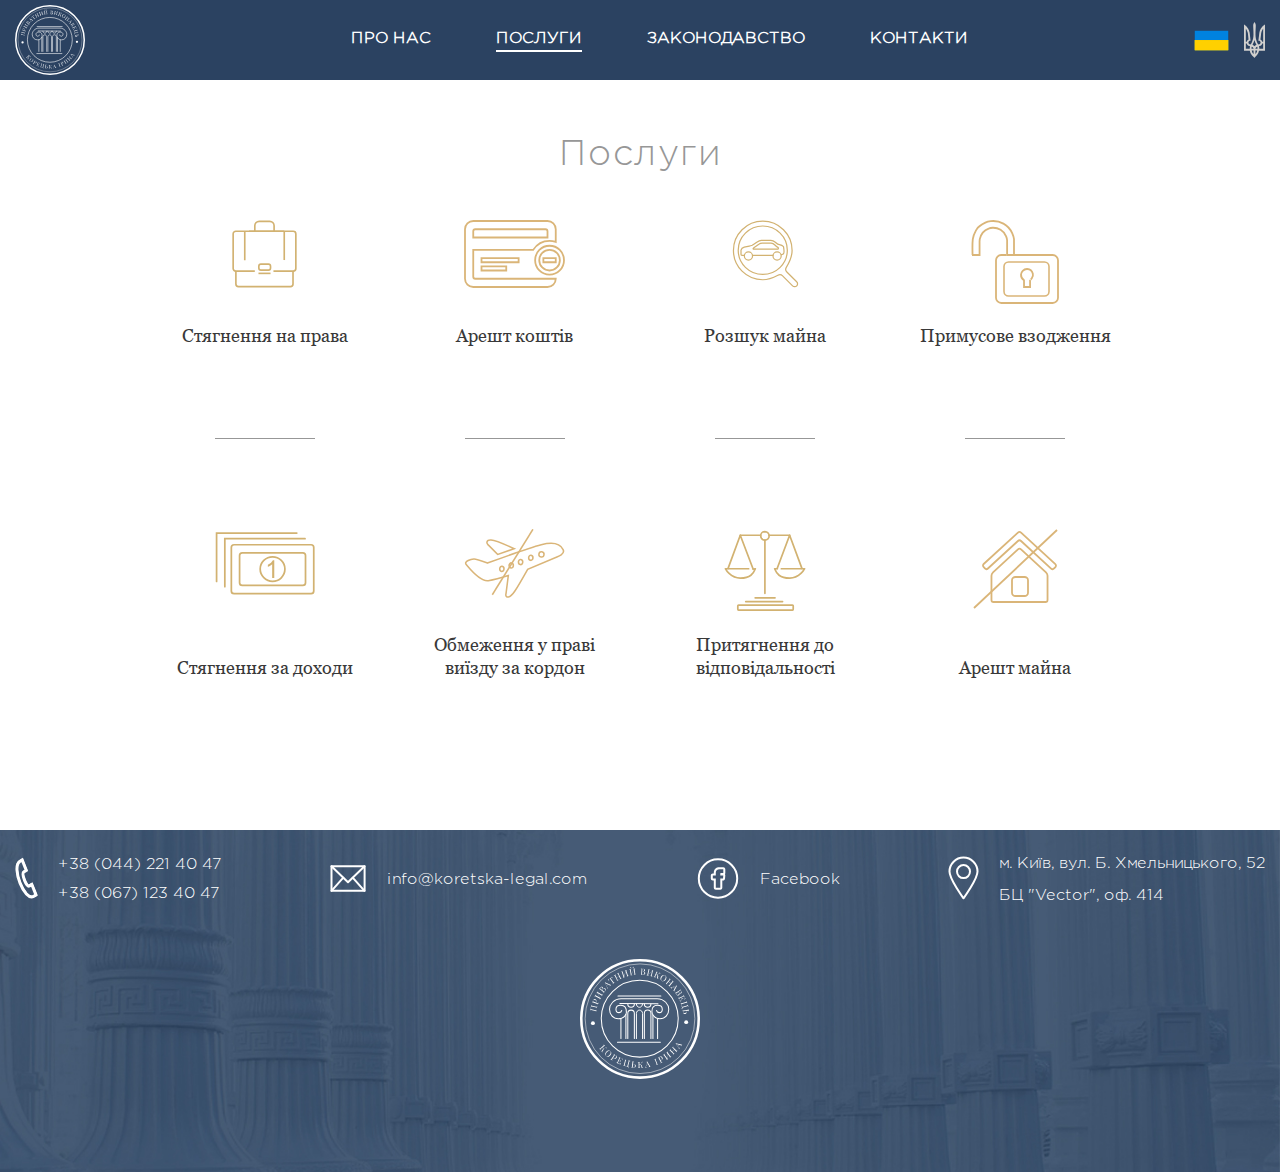
==== commit 56a1cb11: "contact form mail php" ====
--- a/poslugi/index.html
+++ b/poslugi/index.html
@@ -3,7 +3,7 @@
 <head>
 	<meta charset="UTF-8">
 	<meta name="viewport" content="width=device-width">
-	<title>Корецька Ірина</title>
+	<title>Приватний виконавець Корецька Ірина</title>
 	<meta name="description" content=""> 
 	<link rel="stylesheet" href="../css/reset.css">
 	<link rel="stylesheet" href="../css/scaffolding.css">
@@ -41,7 +41,7 @@
 					<img src="../img/emblem.svg" alt="Герб України" class="main-header--emblem">
 				</div>
 
-				<button class="main-header--mob-btn">Мобильное меню</button>
+				<button class="main-header--mob-btn">Мобільне меню</button>
 			</div>
 		</div>
 	</header>
@@ -386,7 +386,9 @@
 </li>
 </ul>
 
-<img src="../img/logo.svg" alt="Приватний виконавець Корецька Ірина" class="main-footer--logo">
+<a href="../index.html">
+	<img src="../img/logo.svg" alt="Приватний виконавець Корецька Ірина" class="main-footer--logo">
+</a>
 
 
 </div>
--- a/css/scaffolding.css
+++ b/css/scaffolding.css
@@ -85,11 +85,15 @@
     align-items: center;
 }
 
+.main-header--logo img{
+    max-height: 80px;
+} /* For microsoft Edge */
+
 .nav {
     -ms-flex-item-align: stretch;
     -ms-grid-row-align: stretch;
     align-self: stretch;
-    margin-right: auto;  
+    /*margin-right: auto; */ 
 }
 
 .nav--list {
@@ -159,7 +163,7 @@
 .main-footer {
     background: url(../img/footer-bg.jpg) center/cover no-repeat;
     color: white;
-    padding: 70px 0;
+    padding: 18px 0 36px;
     text-align: center;
 }
 
@@ -173,7 +177,7 @@
     -webkit-box-align: center;
     -ms-flex-align: center;
     align-items: center;
-    margin-bottom: 80px;
+    margin-bottom: 50px;
 }
 
 .contacts--item {
@@ -192,6 +196,18 @@
 .contacts--icon {
     display: inline-block;
     margin-right: 20px;
+    
+    -webkit-transition: -webkit-transform 0.3s;
+    transition: -webkit-transform 0.3s;
+    -o-transition: transform 0.3s;
+    transition: transform 0.3s;
+    transition: transform 0.3s, -webkit-transform 0.3s;
+}
+
+.contacts--item:hover .contacts--icon {
+    -webkit-transform: scale(1.2);
+        -ms-transform: scale(1.2);
+            transform: scale(1.2);
 }
 
 .contacts--link {
@@ -213,12 +229,13 @@
 }
 
 .contacts--link:hover:after {
-  width: 100%;
+  /*width: 100%;*/
+  width: 0%;
 }
 
 .main-footer--logo {
     width: 120px;
-    margin-bottom: 80px;
+    margin-bottom: 50px;
 }
 
 .main-footer {
@@ -234,15 +251,15 @@
     }
 
     .main-footer {
-        padding: 50px 0;
+        padding: 18px 0 36px;
     }
 
     .contacts--list {
-        margin-bottom: 70px;
+        margin-bottom: 50px;
     }
 
     .main-footer--logo {
-        margin-bottom: 70px;
+        margin-bottom: 50px;
     }
 }
 
@@ -326,7 +343,7 @@
     }
 
     .contacts--list {
-        margin-bottom: 30px;
+        margin-bottom: 50px;
     }
 
     .contacts--icon {
@@ -339,7 +356,7 @@
 
     .main-footer--logo {
         width: 87px;
-        margin-bottom: 30px;
+        margin-bottom: 50px;
     }
 }
 
@@ -444,7 +461,7 @@
     }
 
     .contacts--icon {
-        display: none;
+        /*display: none;*/
     }
 }
 
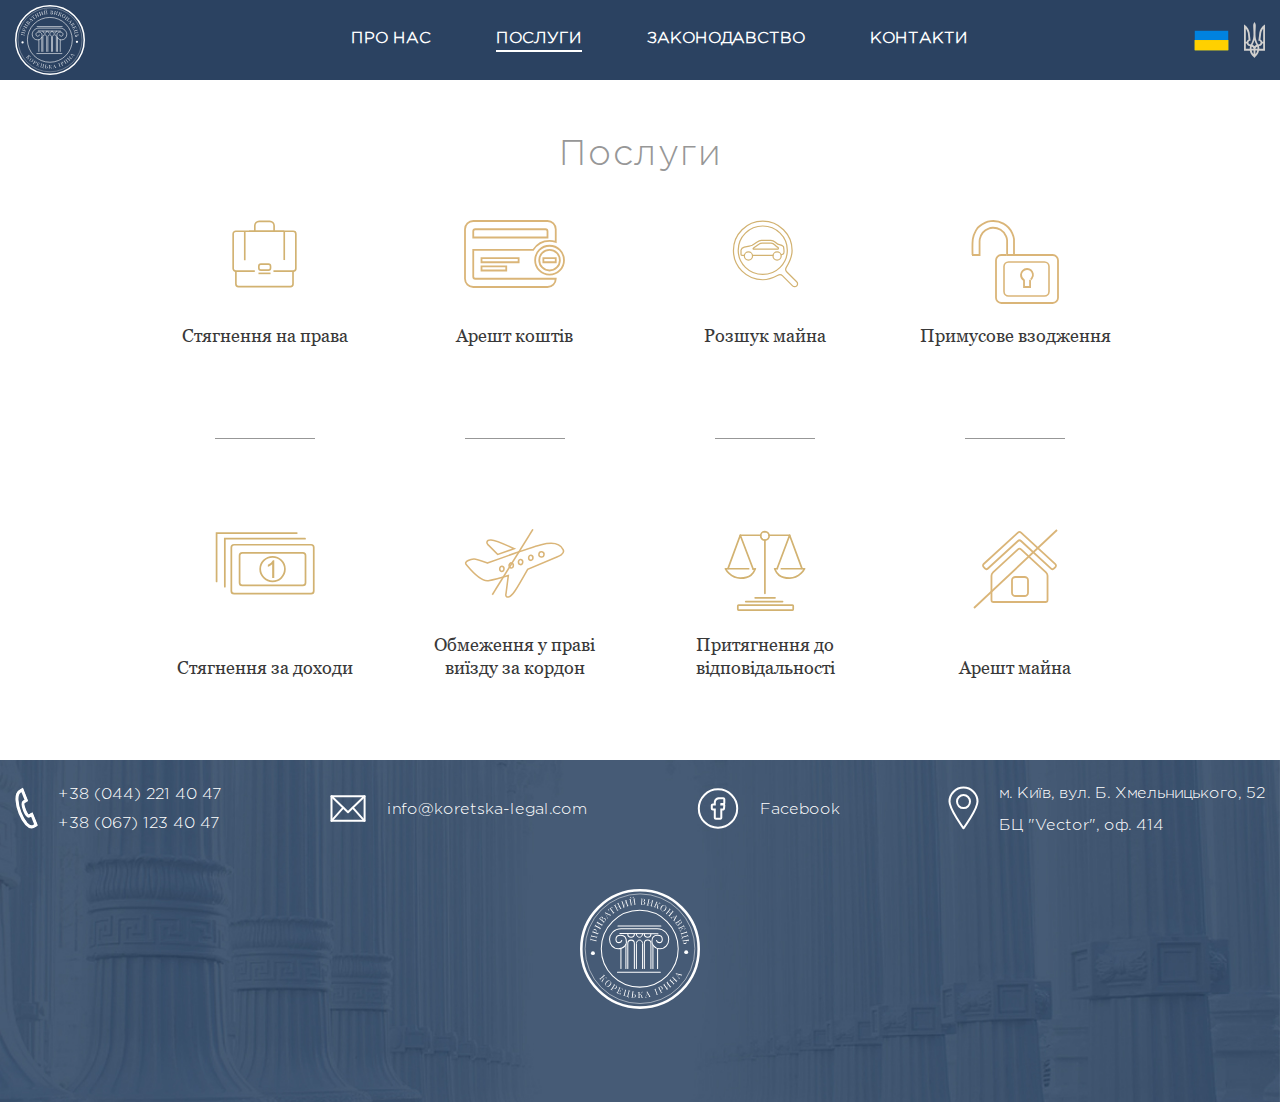
==== commit 8d35d088: "sync with remote" ====
--- a/poslugi/index.html
+++ b/poslugi/index.html
@@ -1,399 +1,400 @@
-<!DOCTYPE html>
-<html lang="ua">
-<head>
-	<meta charset="UTF-8">
-	<meta name="viewport" content="width=device-width">
-	<title>Приватний виконавець Корецька Ірина</title>
-	<meta name="description" content=""> 
-	<link rel="stylesheet" href="../css/reset.css">
-	<link rel="stylesheet" href="../css/scaffolding.css">
-	<link rel="stylesheet" href="css/style.css">
-	<link rel="shortcut icon" type="image/png" href="../favicon.png"/>
-</head>
-<body>
-	<header class="main-header">
-		<div class="container">
-			<div class="main-header--wrapper">
-				<a href="../index.html" class="main-header--logo">
-					<img src="../img/logo.svg" alt="Приватний виконавець Корецька Ірина логотип">
-				</a>
-
-				<nav class="nav">
-					<ul class="nav--list">
-						<li class="nav--item">
-							<a class="nav--link" href="../pro-nas/index.html">Про нас</a>
-						</li>
-						<li class="nav--item nav--item__active">
-							<a class="nav--link" href="#">Послуги</a>
-						</li>
-						<li class="nav--item">
-							<a class="nav--link" href="../zakonodavstvo/index.html">Законодавство</a>
-						</li>
-						<li class="nav--item">
-							<a class="nav--link" href="../zvorotniy/index.html">Контакти</a>
-						</li>
-					</ul>
-				</nav>
-				
-				<div class="main-header--right">
-					<img src="../img/flag.svg" alt="Прапор України" class="main-header--flag">
-
-					<img src="../img/emblem.svg" alt="Герб України" class="main-header--emblem">
-				</div>
-
-				<button class="main-header--mob-btn">Мобільне меню</button>
-			</div>
-		</div>
-	</header>
-
-	<main class="services">
-		<div class="container">
-			<h2 class="services--header">Послуги</h2>
-
-			<ul class="services--list">
-				<li class="services--item services--item__under-line">
-					<a href="styagnennya-na-prava.html">
-						<svg width="101px" height="68px" class="services--icon" version="1.1" id="Layer_1" xmlns="http://www.w3.org/2000/svg" xmlns:xlink="http://www.w3.org/1999/xlink" x="0px" y="0px"
-						viewBox="0 0 72 74.4" style="enable-background:new 0 0 72 74.4;" xml:space="preserve">
-						<style type="text/css">
-							.st0{fill:none;stroke:#D2B271;stroke-width:1.806;}
-						</style>
-						<g>
-							<g id="Page-1_13_">
-								<g id="Desktop_10_" transform="translate(-265.000000, -1348.000000)">
-									<g id="Group-54_6_" transform="translate(190.000000, 1327.000000)">
-										<g id="Page-1_16_" transform="translate(76.000000, 22.000000)">
-											<polyline id="Stroke-1_6_" class="st0" points="13.4,43 13.4,11.3 13.4,11.7 					"/>
-											<g id="Group-18_1_">
-												<path id="Stroke-4_1_" class="st0" d="M18,11.3h38.6"/>
-												<path id="Stroke-6_1_" class="st0" d="M56.6,11.8v31"/>
-												<path id="Stroke-14_1_" class="st0" d="M28.4,57.4h13.2"/>
-												<path id="Stroke-16_1_" class="st0" d="M39.3,53.8h-8.2c-1.3,0-2.3-1.1-2.3-2.4v-1.7c0-1.3,1-2.4,2.3-2.4h8.2
-												c1.3,0,2.3,1.1,2.3,2.4v1.7C41.6,52.7,40.5,53.8,39.3,53.8z"/>
-											</g>
-										</g>
-									</g>
-								</g>
-							</g>
-							<path class="st0" d="M25.4,55.9H4.6c-1.6,0-2.9-1.3-2.9-2.9V15.2c0-1.6,1.3-2.9,2.9-2.9h62.8c1.6,0,2.9,1.3,2.9,2.9V53
-							c0,1.6-1.3,2.9-2.9,2.9H45.8"/>
-							<path class="st0" d="M67.2,55.9v14.2c0,1.5-1.2,2.8-2.8,2.8H7.5c-1.5,0-2.8-1.2-2.8-2.8V55.9"/>
-							<path class="st0" d="M25.4,12.3v-6c0-2.7,2.2-4.8,4.8-4.8h11.5c2.7,0,4.8,2.2,4.8,4.8v6"/>
-						</g>
-					</svg>
-					<span class="services--text">Стягнення на права</span>
-				</a>
-			</li>
-			<li class="services--item services--item__under-line">
-				<a href="aresht-koshtiv.html">
-					<?xml version="1.0" encoding="UTF-8"?>
-					<svg class="services--icon" width="101px" height="68px" viewBox="0 0 101 68" version="1.1" xmlns="http://www.w3.org/2000/svg" xmlns:xlink="http://www.w3.org/1999/xlink">
-						<g id="Page-1" stroke="none" stroke-width="1" fill="none" fill-rule="evenodd">
-							<g id="Desktop" transform="translate(-540.000000, -1341.000000)" stroke="#DAB578" stroke-width="1.806">
-								<g id="Group-54" transform="translate(190.000000, 1327.000000)">
-									<path d="M367.5,56.2503709 L404.624815,56.2503709 L404.624815,52.1248145 L367.5,52.1248145 L367.5,56.2503709 Z M359.250371,25.3120363 C359.250371,24.174003 360.174003,23.2496291 361.312778,23.2496291 L431.437593,23.2496291 C432.576368,23.2496291 433.5,24.174003 433.5,25.3120363 L433.5,31.5 L359.250371,31.5 L359.250371,25.3120363 Z M361.312778,72.7503709 C360.174003,72.7503709 359.250371,71.8252552 359.250371,70.6872218 L359.250371,43.8751855 L419.207073,43.8751855 C422.642687,38.4417068 428.669664,34.7998516 435.562407,34.7998516 C437.736837,34.7998516 439.794793,35.2412661 441.750371,35.9052426 L441.750371,23.2496291 C441.750371,18.6960119 438.053617,15 433.5,15 L359.250371,15 C354.696012,15 351,18.6960119 351,23.2496291 L351,72.7503709 C351,77.3039881 354.696012,81 359.250371,81 L433.5,81 C438.053617,81 441.750371,77.3039881 441.750371,72.7503709 L361.312778,72.7503709 Z M367.5,64.4992581 L392.249629,64.4992581 L392.249629,60.3744436 L367.5,60.3744436 L367.5,64.4992581 Z M450,54.1872218 C450,62.1608741 443.53606,68.6248145 435.562407,68.6248145 C427.588755,68.6248145 421.124815,62.1608741 421.124815,54.1872218 C421.124815,46.2135695 427.588755,39.7496291 435.562407,39.7496291 C443.53606,39.7496291 450,46.2135695 450,54.1872218 Z M425.250371,54.1872218 C425.250371,59.8714536 429.878175,64.4992581 435.562407,64.4992581 C441.246639,64.4992581 445.875185,59.8714536 445.875185,54.1872218 C445.875185,48.50299 441.246639,43.8751855 435.562407,43.8751855 C429.878175,43.8751855 425.250371,48.50299 425.250371,54.1872218 Z M429.375185,56.2496291 L441.750371,56.2496291 L441.750371,52.1240727 L429.375185,52.1240727 L429.375185,56.2496291 Z" id="Page-1"></path>
-								</g>
-							</g>
-						</g>
-					</svg>
-					<span class="services--text">Арешт коштів</span>
-				</a>
-			</li>
-			<li class="services--item services--item__under-line">
-				<a href="rozshuk-mayna.html">
-					<svg width="101px" height="68px" class="services--icon" version="1.1" id="Layer_1" xmlns="http://www.w3.org/2000/svg" xmlns:xlink="http://www.w3.org/1999/xlink" x="0px" y="0px"
-					viewBox="0 0 97.8 99.7" style="enable-background:new 0 0 97.8 99.7;" xml:space="preserve">
-					<style type="text/css">
-						.st01{fill:none;stroke:#D2B271;stroke-width:1.806;stroke-linecap:round;stroke-linejoin:round;}
-					</style>
-					<g id="Page-1_21_">
-						<g id="Desktop_13_" transform="translate(-843.000000, -1326.000000)">
-							<g id="Group-54_3_" transform="translate(190.000000, 1327.000000)">
-								<g id="Page-1_22_" transform="translate(654.000000, 0.000000)">
-									<path id="Stroke-1_3_" class="st01" d="M61,41.8h4.6c0,0,1.9-0.2,1-2.3c0,0-2.9-1.7-4.5-3.5c0,0-3.3-3.3-6.4-3.1
-									C52.6,33.2,43,32.8,43,32.8s-2.6,0.1-4.3,1.4l-7.9,5.4c0,0-2.2,2.1-0.1,2.1c2.1,0,25.6,0.1,25.6,0.1L61,41.8z"/>
-									<path id="Stroke-7_4_" class="st01" d="M71.4,49.9c0,0,2.4-0.7,3-1.6c1.3-2,0-9.4,0-9.4s0.6-2.3-6.1-3.7c0,0-2-0.3-6-3.7
-									c0,0-3.1-2.6-6.6-2.6c-3.5,0.1-13.8,0-13.8,0s-2.6-0.1-6.8,2.8c-4.2,2.9-6.7,4.4-6.7,4.4s-2.4,1-4.3,1.3l-7.4,1.4
-									c0,0-3.9,1.1-4.7,4.5v5.6c0,0-0.1,1.7,1.6,2.1h3.5"/>
-									<path id="Stroke-11_2_" class="st01" d="M16.9,51.8c0,3.3,2.7,6,6,6c3.3,0,6-2.7,6-6c0-3.3-2.7-6-6-6
-									C19.6,45.8,16.9,48.5,16.9,51.8z"/>
-									<path id="Stroke-15_1_" class="st01" d="M58.9,51.8c0,3.3,2.7,6,6,6c3.3,0,6-2.7,6-6c0-3.3-2.7-6-6-6
-									C61.6,45.8,58.9,48.5,58.9,51.8z"/>
-									<path id="Stroke-17_1_" class="st01" d="M58.9,50.8h-30"/>
-									<path id="Stroke-19_1_" class="st01" d="M7.9,43.3c0,19.6,16.1,35.5,36,35.5s36-15.9,36-35.5S63.8,7.8,43.9,7.8
-									S7.9,23.7,7.9,43.3z"/>
-									<path id="Stroke-21_1_" class="st01" d="M93.7,95.6c1.6-1.6,1.6-4.4-0.1-6L79.2,75.2c-1.7-1.7-2.1-4.7-0.8-6.8
-									c0,0,8.5-13.8,8.5-24.7c0-23.7-19.3-42.9-43-42.9S0.9,20,0.9,43.7s19.3,42.9,43,42.9c9.8,0,22.2-6.7,22.2-6.7
-									c2.1-1.1,5.2-0.7,6.9,1l14.6,14.6C89.3,97.2,92.1,97.3,93.7,95.6z"/>
-								</g>
-							</g>
-						</g>
-					</g>
-				</svg>
-				<span class="services--text">Розшук майна</span>
-			</a>
-		</li>
-		<li class="services--item services--item__under-line">
-			<a href="primusove-vzodzhennya.html">
-				<svg class="services--icon" width="88px" height="84px" viewBox="0 0 88 84" version="1.1" xmlns="http://www.w3.org/2000/svg" xmlns:xlink="http://www.w3.org/1999/xlink">
-					<g id="Page-1" stroke="none" stroke-width="1" fill="none" fill-rule="evenodd">
-						<g id="Desktop" transform="translate(-1142.000000, -1334.000000)" stroke="#DAB578">
-							<g id="Group-54" transform="translate(190.000000, 1327.000000)">
-								<g id="Page-1" transform="translate(953.000000, 8.000000)">
-									<path d="M77,45.5924668 C77,43.065954 74.9486252,41 72.4413893,41 L36.5586107,41 C34.0513748,41 32,43.065954 32,45.5924668 L32,70.4075332 C32,72.934046 34.0513748,75 36.5586107,75 L72.4413893,75 C74.9486252,75 77,72.934046 77,70.4075332 L77,45.5924668 Z" id="Stroke-1" stroke-width="1.581"></path>
-									<path d="M41.2224426,34 L80.7103489,34 C83.619657,34 86,36.3693953 86,39.2653229 L86,76.7346771 C86,79.6306047 83.619657,82 80.7103489,82 L29.2896511,82 C26.380343,82 24,79.6306047 24,76.7346771 L24,39.2653229 C24,36.3693953 26.3254628,34 29.1666667,34 L34.3333333,34" id="Stroke-3" stroke-width="1.806"></path>
-									<path d="M52.0165002,66 L58.0720657,66 L58.0720657,59.1728837 C58.057914,59.2002455 61.7905845,56.1757596 60.8471401,52.7181555 C60.3477884,50.8855786 59.2446323,48.230144 55.274079,48.0099144 C51.3621541,47.7930217 49.1497769,51.1818875 49.0089341,53.5530257 C48.8687652,55.924164 50.4005146,58.121788 52.0165002,59.1728837 L52.0165002,66 Z" id="Stroke-5" stroke-width="1.806"></path>
-									<path d="M0.553927509,34 C0.553927509,34 0.252506335,22.763286 0.795196651,18.2283702 C1.33722596,13.6928098 2.26792993,12.5361935 4.48628401,8.59054601 C6.7046381,4.64425382 13.342514,1.57283804 13.342514,1.57283804 C13.342514,1.57283804 21.9059161,-2.56751296 31.4317506,2.5869726 C40.9569241,7.74210286 42,18.1497152 42,18.1497152 L42,33.1638064 L42,34 L35.1135838,34 L35.1135838,19.208335 C35.1135838,19.208335 34.6859094,12.496866 28.599978,8.83747134 C22.5140465,5.17807672 17.1790239,7.42425904 17.1790239,7.42425904 C17.1790239,7.42425904 12.9049245,8.99542618 10.7658918,11.6864609 C8.62685909,14.3774956 7.76423929,18.1000722 7.76423929,18.1000722 L7.56593588,20.3939633 L7.56593588,34 L0,34 L0.553927509,34" id="Stroke-7" stroke-width="1.806"></path>
-								</g>
-							</g>
-						</g>
-					</g>
-				</svg>
-				<span class="services--text">Примусове взодження</span>
-			</a>
-		</li>
-		<div class="services--wrapper">
-			<div class="services--line"></div>
-			<div class="services--line"></div>
-			<div class="services--line"></div>
-			<div class="services--line"></div>
-		</div>
-		<li class="services--item">
-			<a href="styagnennya-za-dohodi.html">
-				<svg class="services--icon" version="1.1" width="101px" height="68px" id="Layer_1" xmlns="http://www.w3.org/2000/svg" xmlns:xlink="http://www.w3.org/1999/xlink" x="0px" y="0px"
-				viewBox="0 0 105.4 67.5" style="enable-background:new 0 0 105.4 67.5;" xml:space="preserve">
-				<style type="text/css">
-					.st02{fill:none;stroke:#D2B271;stroke-width:1.806;stroke-linecap:round;}
-					.st11{fill:#D2B271;}
-				</style>
-				<g id="Page-1_20_" transform="translate(51.000000, 285.000000)">
-					<path id="Stroke-1_4_" class="st02" d="M44.5-230.6c0,1.5-1.3,2.8-2.8,2.8h-63.2c-1.5,0-2.8-1.2-2.8-2.8v-28.5
-					c0-1.5,1.3-2.8,2.8-2.8h63.2c1.5,0,2.8,1.2,2.8,2.8V-230.6z M-30.1-270.3c-1.5,0-2.8,1.2-2.8,2.8v45.5c0,1.5,1.3,2.8,2.8,2.8h80.4
-					c1.5,0,2.8-1.2,2.8-2.8v-45.5c0-1.5-1.3-2.8-2.8-2.8H-30.1z M10.1-257.6c-7.1,0-12.9,5.7-12.9,12.7c0,7,5.8,12.8,12.9,12.8
-					c7.1,0,12.9-5.7,12.9-12.8C23-251.9,17.2-257.6,10.1-257.6z"/>
-					<g id="Group-7">
-						<polyline id="Stroke-3_4_" class="st02" points="44,-276.6 -39.7,-276.6 -39.7,-226.5 		"/>
-						<polyline id="Stroke-5_4_" class="st02" points="35.4,-282.5 -48.3,-282.5 -48.3,-232 		"/>
-					</g>
-				</g>
-				<g>
-					<path class="st11" d="M62.9,49.3h-2.2V35c-0.5,0.5-1.2,1-2.1,1.5c-0.9,0.5-1.7,0.9-2.4,1.2v-2.2c1.3-0.6,2.3-1.3,3.3-2.1
-					c0.9-0.8,1.6-1.7,2-2.4h1.4V49.3z"/>
-				</g>
-			</svg>
-
-			<span class="services--text">Стягнення за доходи</span>
-		</a>
-	</li>
-	<li class="services--item ">
-		<a href="obmezhennya-u-viizdi.html">
-			<svg class="services--icon" width="117px" height="69px" version="1.1" id="Layer_1" xmlns="http://www.w3.org/2000/svg" xmlns:xlink="http://www.w3.org/1999/xlink" x="0px" y="0px"
-			viewBox="0 0 117.3 81" style="enable-background:new 0 0 117.3 81;" xml:space="preserve">
-			<style type="text/css">
-				.st010{fill:none;stroke:#DAB578;stroke-width:1.806;}
-			</style>
-			<g id="Page-1_1_">
-				<g id="Desktop" transform="translate(-542.000000, -1617.000000)">
-					<g id="Group-54" transform="translate(190.000000, 1327.000000)">
-						<g id="Page-1" transform="translate(353.000000, 291.000000)">
-							<path id="Stroke-1" class="st010" d="M45.3,46.2c-0.2,1.6-1.4,2.8-2.8,2.6c-1.4-0.2-2.3-1.7-2.2-3.4c0.2-1.6,1.4-2.8,2.8-2.6
-							C44.5,43.1,45.5,44.6,45.3,46.2z"/>
-							<path id="Stroke-3" class="st010" d="M56.3,42.2c-0.2,1.6-1.4,2.8-2.8,2.6c-1.4-0.2-2.3-1.7-2.2-3.4c0.2-1.6,1.4-2.8,2.8-2.6
-							C55.5,39.1,56.5,40.6,56.3,42.2z"/>
-							<path id="Stroke-5" class="st010" d="M67.3,38.2c-0.2,1.6-1.4,2.8-2.8,2.6c-1.4-0.2-2.3-1.7-2.2-3.4c0.2-1.6,1.4-2.8,2.8-2.6
-							C66.5,35.1,67.5,36.6,67.3,38.2z"/>
-							<path id="Stroke-7" class="st010" d="M79.3,33.2c-0.2,1.6-1.4,2.8-2.8,2.6s-2.3-1.7-2.2-3.4c0.2-1.6,1.4-2.8,2.8-2.6
-							C78.5,30.1,79.5,31.6,79.3,33.2z"/>
-							<path id="Stroke-9" class="st010" d="M92.3,29.2c-0.2,1.6-1.7,2.8-3.4,2.6c-1.6-0.2-2.8-1.7-2.6-3.4c0.2-1.6,1.7-2.8,3.4-2.6
-							C91.3,26.1,92.5,27.6,92.3,29.2z"/>
-							<path id="Stroke-11" class="st010" d="M57.3,22.1c0,0-21.1-9.8-27.2-10.2c-6-0.4-5.2,4-3.7,5.4S38,28.9,38,28.9L57.3,22.1z"/>
-							<path id="Stroke-13" class="st010" d="M50.4,53.6l-2.7,21.1c0,0-1.4,4.8,2.8,4.1c4.3-0.6,8.5-7.4,22.6-32.5l35-14.8
-							c0,0,9.4-2.9,6.6-8.4s-10.4-9.6-25.7-5.6C73.8,21.5,25.9,39,25.9,39S12.2,34,10,34.2s-12.8,2.3-8.8,6.9
-							c3.9,4.6,16.4,20.2,25.7,18.6C36.1,58.2,50.4,53.6,50.4,53.6z"/>
-						</g>
-					</g>
-				</g>
-			</g>
-			<line class="st010" x1="32.6" y1="77.2" x2="80.3" y2="0.3"/>
-		</svg>
-
-		<span class="services--text">Обмеження у праві виїзду за кордон</span>
-	</a>
-</li>
-<li class="services--item services--item__no-line">
-	<a href="prityagnennya-do-vidpovidalnosti.html">
-		<svg class="services--icon" width="88px" height="84px" version="1.1" id="Layer_1" xmlns="http://www.w3.org/2000/svg" xmlns:xlink="http://www.w3.org/1999/xlink" x="0px" y="0px"
-		viewBox="0 0 88 89" style="enable-background:new 0 0 88 89;" xml:space="preserve">
-		<style type="text/css">
-			.st03{fill:none;stroke:#D2B271;stroke-width:1.806;stroke-linecap:round;stroke-linejoin:round;}
-		</style>
-
-		<g id="Page-1_25_">
-			<g id="Desktop_15_" transform="translate(-856.000000, -1599.000000)">
-				<g id="Group-54_1_" transform="translate(190.000000, 1327.000000)">
-					<g id="Page-1_26_" transform="translate(668.000000, 272.000000)">
-						<path id="Stroke-1_8_" class="st03" d="M31.6,72.9h21"/>
-						<path id="Stroke-2" class="st03" d="M21.6,76.9h39"/>
-						<g id="Group-24">
-							<path id="Stroke-3_8_" class="st03" d="M71.2,85.9H14c-0.4,0-0.8-0.3-0.8-0.8v-3.7c0-0.4,0.3-0.8,0.8-0.8h57.1
-							c0.4,0,0.8,0.3,0.8,0.8v3.7C71.9,85.6,71.6,85.9,71.2,85.9z"/>
-							<polyline id="Stroke-5_7_" class="st03" points="81.1,41.7 68.1,6.6 54.9,41.8 					"/>
-							<path id="Stroke-7_6_" class="st03" d="M59.3,42.1H84c0,0-5.2,10.1-15.9,10c-10.7-0.1-13.8-4.8-15.9-10h2.9"/>
-							<path id="Stroke-9_3_" class="st03" d="M24.7,42.1H0c0,0,5.2,10.1,15.9,10c10.7-0.1,13.8-4.8,15.9-10l-2.3,0.3"/>
-							<polyline id="Stroke-11_3_" class="st03" points="29.4,42.4 15.8,6.6 2.9,41.7 					"/>
-							<path id="Stroke-13_4_" class="st0" d="M46.4,7.2c0,2.5-2,4.5-4.5,4.5c-2.5,0-4.5-2-4.5-4.5c0-2.5,2-4.5,4.5-4.5
-							C44.4,2.8,46.4,4.8,46.4,7.2z"/>
-							<path id="Stroke-15" class="st03" d="M15.8,6.6h21.6"/>
-							<path id="Stroke-17" class="st03" d="M68.1,6.6H46.4"/>
-							<g id="Group-21" transform="translate(42.142857, 0.000000)">
-								<g id="Clip-20">
-								</g>
-							</g>
-							<path id="Stroke-22" class="st03" d="M41.9,11.7v56.5"/>
-						</g>
-					</g>
-				</g>
-			</g>
-		</g>
-	</svg>
-
-	<span class="services--text">Притягнення до відповідальності</span>
-</a>
-</li>
-<li class="services--item services--item__no-line">
-	<a href="aresht-mayna.html">
-	<?xml version="1.0" encoding="UTF-8"?>
-	<svg class="services--icon" width="85px" height="80px" viewBox="0 0 85 80" version="1.1" xmlns="http://www.w3.org/2000/svg" xmlns:xlink="http://www.w3.org/1999/xlink">
-		<g id="Page-1" stroke="none" stroke-width="1" fill="none" fill-rule="evenodd">
-			<g id="Desktop" transform="translate(-1142.000000, -1613.000000)" stroke="#DAB578" stroke-width="1.806">
-				<g id="Group-54" transform="translate(190.000000, 1327.000000)">
-					<g id="Page-1" transform="translate(953.000000, 287.000000)">
-						<path d="M81.4353213,37.0333421 C82.2294258,36.1880343 82.1799268,34.8546993 81.3250094,34.0695209 L47.0540648,2.58897122 C46.1991474,1.80379283 44.7997417,1.80379283 43.9448242,2.58827204 L9.67600101,34.0240743 C8.82037647,34.8085535 8.77017041,36.1425877 9.56427483,36.9878955 L10.916303,38.4261074 C11.7104074,39.270716 13.0603142,39.3203577 13.9152316,38.5358785 L43.9441171,10.9966028 C44.7997417,10.2121235 46.1991474,10.2128227 47.0540648,10.9980011 L77.0850717,38.5813252 C77.9399891,39.3665036 79.2891887,39.317561 80.0832932,38.4722532 L81.4353213,37.0333421 Z M47.0526505,19.3853565 C46.1984403,18.5994789 44.8011559,18.5994789 43.9469456,19.3853565 L19.0185724,42.3219346 C18.1643621,43.1078122 17.4657199,44.6949493 17.4657199,45.847896 L17.4657199,69.902462 C17.4657199,71.0561079 18.4203423,72 19.587103,72 L37.1486198,72 L40.6701158,72 L44.1916118,72 L47.5617825,72 L50.7063794,72 L53.8509764,72 L71.4132003,72 C72.579961,72 73.5345834,71.0561079 73.5345834,69.902462 L73.5345834,45.847896 C73.5345834,44.6949493 72.8352341,43.1078122 71.9810238,42.3219346 L47.0526505,19.3853565 Z" id="Stroke-1"></path>
-						<path d="M83,0 L0,78" id="Stroke-3"></path>
-						<path d="M50.5058973,66 L41.4948285,66 C39.5728543,66 38,64.5116758 38,62.6936813 L38,50.3070055 C38,48.4883242 39.5728543,47 41.4948285,47 L50.5058973,47 C52.4278715,47 54,48.4883242 54,50.3070055 L54,62.6936813 C54,64.5116758 52.4278715,66 50.5058973,66 Z" id="Stroke-5"></path>
-					</g>
-				</g>
-			</g>
-		</g>
-	</svg>
-	<span class="services--text">Арешт майна</span>
-	</a>
-</li>
-</ul>
-</div>
-</main>
-
-<footer class="main-footer">
-	<div class="container">
-		<h2 class="visually-hidden">Контакти</h2>
-
-		<ul class="contacts--list">
-			<li class="contacts--item">
-				<svg class="contacts--icon contacts--icon__tall" width="23px" height="42px" version="1.1" id="Layer_1" xmlns="http://www.w3.org/2000/svg" xmlns:xlink="http://www.w3.org/1999/xlink" x="0px" y="0px"
-				viewBox="0 0 23 42" style="enable-background:new 0 0 23 42;" xml:space="preserve">
-				<style type="text/css">
-					.st07{fill:none;stroke:#FFFFFF;stroke-width:3;}
-					.st13{fill:none;stroke:#FFFFFF;stroke-width:2;stroke-linecap:round;stroke-linejoin:round;}
-				</style>
-				<g id="Page-1">
-					<g id="Desktop" transform="translate(-66.000000, -2805.000000)">
-						<g id="Group-2" transform="translate(-22.000000, 2678.000000)">
-							<g id="Group-6" transform="translate(90.000000, 112.000000)">
-								<path id="Shape" class="st07" d="M19,52.9l-4.2-10.5c0,0-2.3,1.5-2.5,1.6c-2.7,1.7-8.1-12.1-5.5-13.9l2.5-1.6L5.2,18l-2.5,1.6
-								c-8.6,5.8,5,40.1,13.8,34.9C16.6,54.4,19,52.9,19,52.9z"/>
-							</g>
-						</g>
-					</g>
-				</g>
-				<g id="Page-1_1_">
-					<g id="Desktop_1_" transform="translate(-66.000000, -2805.000000)">
-						<g id="Group-2_1_" transform="translate(-22.000000, 2678.000000)">
-							<g id="Group-6_1_" transform="translate(90.000000, 112.000000)">
-								<path id="Shape_1_" class="st13" d="M19,52.4l-4.2-10.5c0,0-2.3,1.5-2.5,1.6c-2.7,1.7-8.1-12.1-5.5-13.9L9.4,28L5.2,17.5
-								l-2.5,1.6c-8.6,5.8,5,40.1,13.8,34.9C16.6,53.9,19,52.4,19,52.4z"/>
-							</g>
-						</g>
-					</g>
-				</g>
-			</svg>
-			<div class="contacts--wrap">
-				<a href="tel:+380442214047" class="contacts--link">+38 (044) 221 40 47</a>
-				<a href="tel:+380671234047" class="contacts--link">+38 (067) 123 40 47</a>
-			</div>
-		</li>
-		<li class="contacts--item">
-				<svg class="contacts--icon" width="38" height="29" version="1.1" id="Layer_1" xmlns="http://www.w3.org/2000/svg" xmlns:xlink="http://www.w3.org/1999/xlink" x="0px" y="0px"
-				viewBox="0 0 38 29" style="enable-background:new 0 0 38 29;" xml:space="preserve">
-				<style type="text/css">
-					.st04{fill:none;stroke:#FFFFFF;stroke-width:2;stroke-linecap:round;stroke-linejoin:round;}
-				</style>
-				<g>
-					<rect x="2.5" y="2.2" class="st04" width="33.1" height="24.5"/>
-					<polyline class="st04" points="35.5,2.2 19,18.3 2.5,2.2 	"/>
-					<line class="st04" x1="35.5" y1="26.8" x2="23.7" y2="13.7"/>
-					<line class="st04" x1="2.5" y1="26.8" x2="14.3" y2="13.7"/>
-				</g>
-			</svg>
-			<div class="contacts--wrap">
-				<a href="mailto:info@koretska-legal.com" class="contacts--link">info@koretska-legal.com</a>
-			</div>
-		</li>
-		<li class="contacts--item">
-			<svg class="contacts--icon" width="44px" height="45px" version="1.1" id="Layer_1" xmlns="http://www.w3.org/2000/svg" xmlns:xlink="http://www.w3.org/1999/xlink" x="0px" y="0px"
-			viewBox="0 0 44 45" style="enable-background:new 0 0 44 45;" xml:space="preserve">
-			<style type="text/css">
-				.st06{fill:#FFFFFF;}
-				.st12{fill:none;stroke:#FFFFFF;stroke-width:2;stroke-linecap:round;stroke-linejoin:round;}
-			</style>
-			<g>
-				<g id="Page-1_11_">
-					<g id="Desktop_7_" transform="translate(-791.000000, -2804.000000)">
-						<g id="Group-2_2_" transform="translate(-22.000000, 2678.000000)">
-							<g id="Group-52" transform="translate(813.000000, 126.000000)">
-								<g id="iconmonstr-facebook-5">
-									<g id="Shape_3_">
-										<path class="st06" d="M27.3,13.3v3.8h-2.2c-0.7,0-0.8,0.3-0.8,1v1.3h3L27,22.5h-2.7v9.2h-4.5v-9.2h-3v-3.1h3v-2.6
-										c0-2.3,1.2-3.5,3.9-3.5H27.3 M27.3,11.3h-3.6c-3.8,0-5.9,2-5.9,5.5v0.6h-1c-1.1,0-2,0.9-2,2v3.1c0,1.1,0.9,2,2,2h1v7.2
-										c0,1.1,0.9,2,2,2h4.5c1.1,0,2-0.9,2-2v-7.2H27c1,0,1.9-0.8,2-1.8l0.3-3.1c0-0.5-0.1-0.9-0.4-1.3c0.2-0.3,0.4-0.7,0.4-1.2
-										v-3.8C29.3,12.2,28.4,11.3,27.3,11.3L27.3,11.3z"/>
-									</g>
-								</g>
-							</g>
-						</g>
-					</g>
-				</g>
-				<circle class="st12" cx="22" cy="22.5" r="19.2"/>
-			</g>
-		</svg>
-		<div class="contacts--wrap">
-			<a href="#" class="contacts--link">Facebook</a>
-		</div>
-	</li>
-	<li class="contacts--item">
-		<svg class="contacts--icon contacts--icon__tall" width="31px" height="50px" version="1.1" id="Layer_1" xmlns="http://www.w3.org/2000/svg" xmlns:xlink="http://www.w3.org/1999/xlink" x="0px" y="0px"
-		viewBox="0 0 31 50" style="enable-background:new 0 0 31 50;" xml:space="preserve">
-		<style type="text/css">
-			.st05{fill:none;stroke:#FFFFFF;stroke-width:2;stroke-linecap:round;stroke-linejoin:round;}
-		</style>
-		<g>
-			<path class="st05" d="M29.5,18.6c0,7.7-14,26.7-14,26.7s-14-19-14-26.7s6.2-14,14-14S29.5,10.9,29.5,18.6z"/>
-			<circle class="st05" cx="15.5" cy="18.6" r="6.5"/>
-		</g>
-	</svg>
-	<div class="contacts--wrap">
-		<a href="https://www.google.com.ua/maps/place/Vector/@50.4476284,30.5070038,16.83z/data=!4m8!1m2!2m1!1z0LwuINCa0LjRl9CyLCDQstGD0LsuINCRLiDQpdC80LXQu9GM0L3QuNGG0YzQutC-0LPQviwgNTIg0JHQpiAi0JLQtdC60YLQvtGAIg!3m4!1s0x40d4ce5f34e48cbd:0xa6799624b9e00686!8m2!3d50.4484033!4d30.5064369?hl=ru" target="blank" class="contacts--link">м. Київ, вул. Б. Хмельницького, 52 <br> БЦ "Vector", оф. 414 </a>
-	</div>
-</li>
-</ul>
-
-<a href="../index.html">
-	<img src="../img/logo.svg" alt="Приватний виконавець Корецька Ірина" class="main-footer--logo">
-</a>
-
-
-</div>
-</footer>
-
-<script src="../js/script.js"></script>
-</body>
-</html>
+<!DOCTYPE html>
+<html lang="ua">
+<head>
+	<meta charset="UTF-8">
+	<meta name="viewport" content="width=device-width">
+	<title>Приватний виконавець Корецька Ірина</title>
+	<meta name="description" content="Корецька Ірина - приватний виконавець Виконавчого округу м. Києва">
+	
+	<link rel="stylesheet" href="../css/reset.css">
+	<link rel="stylesheet" href="../css/scaffolding.css">
+	<link rel="stylesheet" href="css/style.css">
+	<link rel="shortcut icon" type="image/png" href="../favicon.png"/>
+</head>
+<body>
+	<header class="main-header">
+		<div class="container">
+			<div class="main-header--wrapper">
+				<a href="../index.html" class="main-header--logo">
+					<img src="../img/logo.svg" alt="Приватний виконавець Корецька Ірина логотип">
+				</a>
+
+				<nav class="nav">
+					<ul class="nav--list">
+						<li class="nav--item">
+							<a class="nav--link" href="../pro-nas/index.html">Про нас</a>
+						</li>
+						<li class="nav--item nav--item__active">
+							<a class="nav--link" href="#">Послуги</a>
+						</li>
+						<li class="nav--item">
+							<a class="nav--link" href="../zakonodavstvo/index.html">Законодавство</a>
+						</li>
+						<li class="nav--item">
+							<a class="nav--link" href="../zvorotniy/index.html">Контакти</a>
+						</li>
+					</ul>
+				</nav>
+				
+				<div class="main-header--right">
+					<img src="../img/flag.svg" alt="Прапор України" class="main-header--flag">
+
+					<img src="../img/emblem.svg" alt="Герб України" class="main-header--emblem">
+				</div>
+
+				<button class="main-header--mob-btn">Мобільне меню</button>
+			</div>
+		</div>
+	</header>
+
+	<main class="services">
+		<div class="container">
+			<h2 class="services--header">Послуги</h2>
+
+			<ul class="services--list">
+				<li class="services--item services--item__under-line">
+					<a href="styagnennya-na-prava.html">
+						<svg width="101px" height="68px" class="services--icon" version="1.1" id="Layer_1" xmlns="http://www.w3.org/2000/svg" xmlns:xlink="http://www.w3.org/1999/xlink" x="0px" y="0px"
+						viewBox="0 0 72 74.4" style="enable-background:new 0 0 72 74.4;" xml:space="preserve">
+						<style type="text/css">
+							.st0{fill:none;stroke:#D2B271;stroke-width:1.806;}
+						</style>
+						<g>
+							<g id="Page-1_13_">
+								<g id="Desktop_10_" transform="translate(-265.000000, -1348.000000)">
+									<g id="Group-54_6_" transform="translate(190.000000, 1327.000000)">
+										<g id="Page-1_16_" transform="translate(76.000000, 22.000000)">
+											<polyline id="Stroke-1_6_" class="st0" points="13.4,43 13.4,11.3 13.4,11.7 					"/>
+											<g id="Group-18_1_">
+												<path id="Stroke-4_1_" class="st0" d="M18,11.3h38.6"/>
+												<path id="Stroke-6_1_" class="st0" d="M56.6,11.8v31"/>
+												<path id="Stroke-14_1_" class="st0" d="M28.4,57.4h13.2"/>
+												<path id="Stroke-16_1_" class="st0" d="M39.3,53.8h-8.2c-1.3,0-2.3-1.1-2.3-2.4v-1.7c0-1.3,1-2.4,2.3-2.4h8.2
+												c1.3,0,2.3,1.1,2.3,2.4v1.7C41.6,52.7,40.5,53.8,39.3,53.8z"/>
+											</g>
+										</g>
+									</g>
+								</g>
+							</g>
+							<path class="st0" d="M25.4,55.9H4.6c-1.6,0-2.9-1.3-2.9-2.9V15.2c0-1.6,1.3-2.9,2.9-2.9h62.8c1.6,0,2.9,1.3,2.9,2.9V53
+							c0,1.6-1.3,2.9-2.9,2.9H45.8"/>
+							<path class="st0" d="M67.2,55.9v14.2c0,1.5-1.2,2.8-2.8,2.8H7.5c-1.5,0-2.8-1.2-2.8-2.8V55.9"/>
+							<path class="st0" d="M25.4,12.3v-6c0-2.7,2.2-4.8,4.8-4.8h11.5c2.7,0,4.8,2.2,4.8,4.8v6"/>
+						</g>
+					</svg>
+					<span class="services--text">Стягнення на права</span>
+				</a>
+			</li>
+			<li class="services--item services--item__under-line">
+				<a href="aresht-koshtiv.html">
+					<?xml version="1.0" encoding="UTF-8"?>
+					<svg class="services--icon" width="101px" height="68px" viewBox="0 0 101 68" version="1.1" xmlns="http://www.w3.org/2000/svg" xmlns:xlink="http://www.w3.org/1999/xlink">
+						<g id="Page-1" stroke="none" stroke-width="1" fill="none" fill-rule="evenodd">
+							<g id="Desktop" transform="translate(-540.000000, -1341.000000)" stroke="#DAB578" stroke-width="1.806">
+								<g id="Group-54" transform="translate(190.000000, 1327.000000)">
+									<path d="M367.5,56.2503709 L404.624815,56.2503709 L404.624815,52.1248145 L367.5,52.1248145 L367.5,56.2503709 Z M359.250371,25.3120363 C359.250371,24.174003 360.174003,23.2496291 361.312778,23.2496291 L431.437593,23.2496291 C432.576368,23.2496291 433.5,24.174003 433.5,25.3120363 L433.5,31.5 L359.250371,31.5 L359.250371,25.3120363 Z M361.312778,72.7503709 C360.174003,72.7503709 359.250371,71.8252552 359.250371,70.6872218 L359.250371,43.8751855 L419.207073,43.8751855 C422.642687,38.4417068 428.669664,34.7998516 435.562407,34.7998516 C437.736837,34.7998516 439.794793,35.2412661 441.750371,35.9052426 L441.750371,23.2496291 C441.750371,18.6960119 438.053617,15 433.5,15 L359.250371,15 C354.696012,15 351,18.6960119 351,23.2496291 L351,72.7503709 C351,77.3039881 354.696012,81 359.250371,81 L433.5,81 C438.053617,81 441.750371,77.3039881 441.750371,72.7503709 L361.312778,72.7503709 Z M367.5,64.4992581 L392.249629,64.4992581 L392.249629,60.3744436 L367.5,60.3744436 L367.5,64.4992581 Z M450,54.1872218 C450,62.1608741 443.53606,68.6248145 435.562407,68.6248145 C427.588755,68.6248145 421.124815,62.1608741 421.124815,54.1872218 C421.124815,46.2135695 427.588755,39.7496291 435.562407,39.7496291 C443.53606,39.7496291 450,46.2135695 450,54.1872218 Z M425.250371,54.1872218 C425.250371,59.8714536 429.878175,64.4992581 435.562407,64.4992581 C441.246639,64.4992581 445.875185,59.8714536 445.875185,54.1872218 C445.875185,48.50299 441.246639,43.8751855 435.562407,43.8751855 C429.878175,43.8751855 425.250371,48.50299 425.250371,54.1872218 Z M429.375185,56.2496291 L441.750371,56.2496291 L441.750371,52.1240727 L429.375185,52.1240727 L429.375185,56.2496291 Z" id="Page-1"></path>
+								</g>
+							</g>
+						</g>
+					</svg>
+					<span class="services--text">Арешт коштів</span>
+				</a>
+			</li>
+			<li class="services--item services--item__under-line">
+				<a href="rozshuk-mayna.html">
+					<svg width="101px" height="68px" class="services--icon" version="1.1" id="Layer_1" xmlns="http://www.w3.org/2000/svg" xmlns:xlink="http://www.w3.org/1999/xlink" x="0px" y="0px"
+					viewBox="0 0 97.8 99.7" style="enable-background:new 0 0 97.8 99.7;" xml:space="preserve">
+					<style type="text/css">
+						.st01{fill:none;stroke:#D2B271;stroke-width:1.806;stroke-linecap:round;stroke-linejoin:round;}
+					</style>
+					<g id="Page-1_21_">
+						<g id="Desktop_13_" transform="translate(-843.000000, -1326.000000)">
+							<g id="Group-54_3_" transform="translate(190.000000, 1327.000000)">
+								<g id="Page-1_22_" transform="translate(654.000000, 0.000000)">
+									<path id="Stroke-1_3_" class="st01" d="M61,41.8h4.6c0,0,1.9-0.2,1-2.3c0,0-2.9-1.7-4.5-3.5c0,0-3.3-3.3-6.4-3.1
+									C52.6,33.2,43,32.8,43,32.8s-2.6,0.1-4.3,1.4l-7.9,5.4c0,0-2.2,2.1-0.1,2.1c2.1,0,25.6,0.1,25.6,0.1L61,41.8z"/>
+									<path id="Stroke-7_4_" class="st01" d="M71.4,49.9c0,0,2.4-0.7,3-1.6c1.3-2,0-9.4,0-9.4s0.6-2.3-6.1-3.7c0,0-2-0.3-6-3.7
+									c0,0-3.1-2.6-6.6-2.6c-3.5,0.1-13.8,0-13.8,0s-2.6-0.1-6.8,2.8c-4.2,2.9-6.7,4.4-6.7,4.4s-2.4,1-4.3,1.3l-7.4,1.4
+									c0,0-3.9,1.1-4.7,4.5v5.6c0,0-0.1,1.7,1.6,2.1h3.5"/>
+									<path id="Stroke-11_2_" class="st01" d="M16.9,51.8c0,3.3,2.7,6,6,6c3.3,0,6-2.7,6-6c0-3.3-2.7-6-6-6
+									C19.6,45.8,16.9,48.5,16.9,51.8z"/>
+									<path id="Stroke-15_1_" class="st01" d="M58.9,51.8c0,3.3,2.7,6,6,6c3.3,0,6-2.7,6-6c0-3.3-2.7-6-6-6
+									C61.6,45.8,58.9,48.5,58.9,51.8z"/>
+									<path id="Stroke-17_1_" class="st01" d="M58.9,50.8h-30"/>
+									<path id="Stroke-19_1_" class="st01" d="M7.9,43.3c0,19.6,16.1,35.5,36,35.5s36-15.9,36-35.5S63.8,7.8,43.9,7.8
+									S7.9,23.7,7.9,43.3z"/>
+									<path id="Stroke-21_1_" class="st01" d="M93.7,95.6c1.6-1.6,1.6-4.4-0.1-6L79.2,75.2c-1.7-1.7-2.1-4.7-0.8-6.8
+									c0,0,8.5-13.8,8.5-24.7c0-23.7-19.3-42.9-43-42.9S0.9,20,0.9,43.7s19.3,42.9,43,42.9c9.8,0,22.2-6.7,22.2-6.7
+									c2.1-1.1,5.2-0.7,6.9,1l14.6,14.6C89.3,97.2,92.1,97.3,93.7,95.6z"/>
+								</g>
+							</g>
+						</g>
+					</g>
+				</svg>
+				<span class="services--text">Розшук майна</span>
+			</a>
+		</li>
+		<li class="services--item services--item__under-line">
+			<a href="primusove-vzodzhennya.html">
+				<svg class="services--icon" width="88px" height="84px" viewBox="0 0 88 84" version="1.1" xmlns="http://www.w3.org/2000/svg" xmlns:xlink="http://www.w3.org/1999/xlink">
+					<g id="Page-1" stroke="none" stroke-width="1" fill="none" fill-rule="evenodd">
+						<g id="Desktop" transform="translate(-1142.000000, -1334.000000)" stroke="#DAB578">
+							<g id="Group-54" transform="translate(190.000000, 1327.000000)">
+								<g id="Page-1" transform="translate(953.000000, 8.000000)">
+									<path d="M77,45.5924668 C77,43.065954 74.9486252,41 72.4413893,41 L36.5586107,41 C34.0513748,41 32,43.065954 32,45.5924668 L32,70.4075332 C32,72.934046 34.0513748,75 36.5586107,75 L72.4413893,75 C74.9486252,75 77,72.934046 77,70.4075332 L77,45.5924668 Z" id="Stroke-1" stroke-width="1.581"></path>
+									<path d="M41.2224426,34 L80.7103489,34 C83.619657,34 86,36.3693953 86,39.2653229 L86,76.7346771 C86,79.6306047 83.619657,82 80.7103489,82 L29.2896511,82 C26.380343,82 24,79.6306047 24,76.7346771 L24,39.2653229 C24,36.3693953 26.3254628,34 29.1666667,34 L34.3333333,34" id="Stroke-3" stroke-width="1.806"></path>
+									<path d="M52.0165002,66 L58.0720657,66 L58.0720657,59.1728837 C58.057914,59.2002455 61.7905845,56.1757596 60.8471401,52.7181555 C60.3477884,50.8855786 59.2446323,48.230144 55.274079,48.0099144 C51.3621541,47.7930217 49.1497769,51.1818875 49.0089341,53.5530257 C48.8687652,55.924164 50.4005146,58.121788 52.0165002,59.1728837 L52.0165002,66 Z" id="Stroke-5" stroke-width="1.806"></path>
+									<path d="M0.553927509,34 C0.553927509,34 0.252506335,22.763286 0.795196651,18.2283702 C1.33722596,13.6928098 2.26792993,12.5361935 4.48628401,8.59054601 C6.7046381,4.64425382 13.342514,1.57283804 13.342514,1.57283804 C13.342514,1.57283804 21.9059161,-2.56751296 31.4317506,2.5869726 C40.9569241,7.74210286 42,18.1497152 42,18.1497152 L42,33.1638064 L42,34 L35.1135838,34 L35.1135838,19.208335 C35.1135838,19.208335 34.6859094,12.496866 28.599978,8.83747134 C22.5140465,5.17807672 17.1790239,7.42425904 17.1790239,7.42425904 C17.1790239,7.42425904 12.9049245,8.99542618 10.7658918,11.6864609 C8.62685909,14.3774956 7.76423929,18.1000722 7.76423929,18.1000722 L7.56593588,20.3939633 L7.56593588,34 L0,34 L0.553927509,34" id="Stroke-7" stroke-width="1.806"></path>
+								</g>
+							</g>
+						</g>
+					</g>
+				</svg>
+				<span class="services--text">Примусове взодження</span>
+			</a>
+		</li>
+		<div class="services--wrapper">
+			<div class="services--line"></div>
+			<div class="services--line"></div>
+			<div class="services--line"></div>
+			<div class="services--line"></div>
+		</div>
+		<li class="services--item">
+			<a href="styagnennya-za-dohodi.html">
+				<svg class="services--icon" version="1.1" width="101px" height="68px" id="Layer_1" xmlns="http://www.w3.org/2000/svg" xmlns:xlink="http://www.w3.org/1999/xlink" x="0px" y="0px"
+				viewBox="0 0 105.4 67.5" style="enable-background:new 0 0 105.4 67.5;" xml:space="preserve">
+				<style type="text/css">
+					.st02{fill:none;stroke:#D2B271;stroke-width:1.806;stroke-linecap:round;}
+					.st11{fill:#D2B271;}
+				</style>
+				<g id="Page-1_20_" transform="translate(51.000000, 285.000000)">
+					<path id="Stroke-1_4_" class="st02" d="M44.5-230.6c0,1.5-1.3,2.8-2.8,2.8h-63.2c-1.5,0-2.8-1.2-2.8-2.8v-28.5
+					c0-1.5,1.3-2.8,2.8-2.8h63.2c1.5,0,2.8,1.2,2.8,2.8V-230.6z M-30.1-270.3c-1.5,0-2.8,1.2-2.8,2.8v45.5c0,1.5,1.3,2.8,2.8,2.8h80.4
+					c1.5,0,2.8-1.2,2.8-2.8v-45.5c0-1.5-1.3-2.8-2.8-2.8H-30.1z M10.1-257.6c-7.1,0-12.9,5.7-12.9,12.7c0,7,5.8,12.8,12.9,12.8
+					c7.1,0,12.9-5.7,12.9-12.8C23-251.9,17.2-257.6,10.1-257.6z"/>
+					<g id="Group-7">
+						<polyline id="Stroke-3_4_" class="st02" points="44,-276.6 -39.7,-276.6 -39.7,-226.5 		"/>
+						<polyline id="Stroke-5_4_" class="st02" points="35.4,-282.5 -48.3,-282.5 -48.3,-232 		"/>
+					</g>
+				</g>
+				<g>
+					<path class="st11" d="M62.9,49.3h-2.2V35c-0.5,0.5-1.2,1-2.1,1.5c-0.9,0.5-1.7,0.9-2.4,1.2v-2.2c1.3-0.6,2.3-1.3,3.3-2.1
+					c0.9-0.8,1.6-1.7,2-2.4h1.4V49.3z"/>
+				</g>
+			</svg>
+
+			<span class="services--text">Стягнення за доходи</span>
+		</a>
+	</li>
+	<li class="services--item ">
+		<a href="obmezhennya-u-viizdi.html">
+			<svg class="services--icon" width="117px" height="69px" version="1.1" id="Layer_1" xmlns="http://www.w3.org/2000/svg" xmlns:xlink="http://www.w3.org/1999/xlink" x="0px" y="0px"
+			viewBox="0 0 117.3 81" style="enable-background:new 0 0 117.3 81;" xml:space="preserve">
+			<style type="text/css">
+				.st010{fill:none;stroke:#DAB578;stroke-width:1.806;}
+			</style>
+			<g id="Page-1_1_">
+				<g id="Desktop" transform="translate(-542.000000, -1617.000000)">
+					<g id="Group-54" transform="translate(190.000000, 1327.000000)">
+						<g id="Page-1" transform="translate(353.000000, 291.000000)">
+							<path id="Stroke-1" class="st010" d="M45.3,46.2c-0.2,1.6-1.4,2.8-2.8,2.6c-1.4-0.2-2.3-1.7-2.2-3.4c0.2-1.6,1.4-2.8,2.8-2.6
+							C44.5,43.1,45.5,44.6,45.3,46.2z"/>
+							<path id="Stroke-3" class="st010" d="M56.3,42.2c-0.2,1.6-1.4,2.8-2.8,2.6c-1.4-0.2-2.3-1.7-2.2-3.4c0.2-1.6,1.4-2.8,2.8-2.6
+							C55.5,39.1,56.5,40.6,56.3,42.2z"/>
+							<path id="Stroke-5" class="st010" d="M67.3,38.2c-0.2,1.6-1.4,2.8-2.8,2.6c-1.4-0.2-2.3-1.7-2.2-3.4c0.2-1.6,1.4-2.8,2.8-2.6
+							C66.5,35.1,67.5,36.6,67.3,38.2z"/>
+							<path id="Stroke-7" class="st010" d="M79.3,33.2c-0.2,1.6-1.4,2.8-2.8,2.6s-2.3-1.7-2.2-3.4c0.2-1.6,1.4-2.8,2.8-2.6
+							C78.5,30.1,79.5,31.6,79.3,33.2z"/>
+							<path id="Stroke-9" class="st010" d="M92.3,29.2c-0.2,1.6-1.7,2.8-3.4,2.6c-1.6-0.2-2.8-1.7-2.6-3.4c0.2-1.6,1.7-2.8,3.4-2.6
+							C91.3,26.1,92.5,27.6,92.3,29.2z"/>
+							<path id="Stroke-11" class="st010" d="M57.3,22.1c0,0-21.1-9.8-27.2-10.2c-6-0.4-5.2,4-3.7,5.4S38,28.9,38,28.9L57.3,22.1z"/>
+							<path id="Stroke-13" class="st010" d="M50.4,53.6l-2.7,21.1c0,0-1.4,4.8,2.8,4.1c4.3-0.6,8.5-7.4,22.6-32.5l35-14.8
+							c0,0,9.4-2.9,6.6-8.4s-10.4-9.6-25.7-5.6C73.8,21.5,25.9,39,25.9,39S12.2,34,10,34.2s-12.8,2.3-8.8,6.9
+							c3.9,4.6,16.4,20.2,25.7,18.6C36.1,58.2,50.4,53.6,50.4,53.6z"/>
+						</g>
+					</g>
+				</g>
+			</g>
+			<line class="st010" x1="32.6" y1="77.2" x2="80.3" y2="0.3"/>
+		</svg>
+
+		<span class="services--text">Обмеження у праві виїзду за кордон</span>
+	</a>
+</li>
+<li class="services--item services--item__no-line">
+	<a href="prityagnennya-do-vidpovidalnosti.html">
+		<svg class="services--icon" width="88px" height="84px" version="1.1" id="Layer_1" xmlns="http://www.w3.org/2000/svg" xmlns:xlink="http://www.w3.org/1999/xlink" x="0px" y="0px"
+		viewBox="0 0 88 89" style="enable-background:new 0 0 88 89;" xml:space="preserve">
+		<style type="text/css">
+			.st03{fill:none;stroke:#D2B271;stroke-width:1.806;stroke-linecap:round;stroke-linejoin:round;}
+		</style>
+
+		<g id="Page-1_25_">
+			<g id="Desktop_15_" transform="translate(-856.000000, -1599.000000)">
+				<g id="Group-54_1_" transform="translate(190.000000, 1327.000000)">
+					<g id="Page-1_26_" transform="translate(668.000000, 272.000000)">
+						<path id="Stroke-1_8_" class="st03" d="M31.6,72.9h21"/>
+						<path id="Stroke-2" class="st03" d="M21.6,76.9h39"/>
+						<g id="Group-24">
+							<path id="Stroke-3_8_" class="st03" d="M71.2,85.9H14c-0.4,0-0.8-0.3-0.8-0.8v-3.7c0-0.4,0.3-0.8,0.8-0.8h57.1
+							c0.4,0,0.8,0.3,0.8,0.8v3.7C71.9,85.6,71.6,85.9,71.2,85.9z"/>
+							<polyline id="Stroke-5_7_" class="st03" points="81.1,41.7 68.1,6.6 54.9,41.8 					"/>
+							<path id="Stroke-7_6_" class="st03" d="M59.3,42.1H84c0,0-5.2,10.1-15.9,10c-10.7-0.1-13.8-4.8-15.9-10h2.9"/>
+							<path id="Stroke-9_3_" class="st03" d="M24.7,42.1H0c0,0,5.2,10.1,15.9,10c10.7-0.1,13.8-4.8,15.9-10l-2.3,0.3"/>
+							<polyline id="Stroke-11_3_" class="st03" points="29.4,42.4 15.8,6.6 2.9,41.7 					"/>
+							<path id="Stroke-13_4_" class="st0" d="M46.4,7.2c0,2.5-2,4.5-4.5,4.5c-2.5,0-4.5-2-4.5-4.5c0-2.5,2-4.5,4.5-4.5
+							C44.4,2.8,46.4,4.8,46.4,7.2z"/>
+							<path id="Stroke-15" class="st03" d="M15.8,6.6h21.6"/>
+							<path id="Stroke-17" class="st03" d="M68.1,6.6H46.4"/>
+							<g id="Group-21" transform="translate(42.142857, 0.000000)">
+								<g id="Clip-20">
+								</g>
+							</g>
+							<path id="Stroke-22" class="st03" d="M41.9,11.7v56.5"/>
+						</g>
+					</g>
+				</g>
+			</g>
+		</g>
+	</svg>
+
+	<span class="services--text">Притягнення до відповідальності</span>
+</a>
+</li>
+<li class="services--item services--item__no-line">
+	<a href="aresht-mayna.html">
+	<?xml version="1.0" encoding="UTF-8"?>
+	<svg class="services--icon" width="85px" height="80px" viewBox="0 0 85 80" version="1.1" xmlns="http://www.w3.org/2000/svg" xmlns:xlink="http://www.w3.org/1999/xlink">
+		<g id="Page-1" stroke="none" stroke-width="1" fill="none" fill-rule="evenodd">
+			<g id="Desktop" transform="translate(-1142.000000, -1613.000000)" stroke="#DAB578" stroke-width="1.806">
+				<g id="Group-54" transform="translate(190.000000, 1327.000000)">
+					<g id="Page-1" transform="translate(953.000000, 287.000000)">
+						<path d="M81.4353213,37.0333421 C82.2294258,36.1880343 82.1799268,34.8546993 81.3250094,34.0695209 L47.0540648,2.58897122 C46.1991474,1.80379283 44.7997417,1.80379283 43.9448242,2.58827204 L9.67600101,34.0240743 C8.82037647,34.8085535 8.77017041,36.1425877 9.56427483,36.9878955 L10.916303,38.4261074 C11.7104074,39.270716 13.0603142,39.3203577 13.9152316,38.5358785 L43.9441171,10.9966028 C44.7997417,10.2121235 46.1991474,10.2128227 47.0540648,10.9980011 L77.0850717,38.5813252 C77.9399891,39.3665036 79.2891887,39.317561 80.0832932,38.4722532 L81.4353213,37.0333421 Z M47.0526505,19.3853565 C46.1984403,18.5994789 44.8011559,18.5994789 43.9469456,19.3853565 L19.0185724,42.3219346 C18.1643621,43.1078122 17.4657199,44.6949493 17.4657199,45.847896 L17.4657199,69.902462 C17.4657199,71.0561079 18.4203423,72 19.587103,72 L37.1486198,72 L40.6701158,72 L44.1916118,72 L47.5617825,72 L50.7063794,72 L53.8509764,72 L71.4132003,72 C72.579961,72 73.5345834,71.0561079 73.5345834,69.902462 L73.5345834,45.847896 C73.5345834,44.6949493 72.8352341,43.1078122 71.9810238,42.3219346 L47.0526505,19.3853565 Z" id="Stroke-1"></path>
+						<path d="M83,0 L0,78" id="Stroke-3"></path>
+						<path d="M50.5058973,66 L41.4948285,66 C39.5728543,66 38,64.5116758 38,62.6936813 L38,50.3070055 C38,48.4883242 39.5728543,47 41.4948285,47 L50.5058973,47 C52.4278715,47 54,48.4883242 54,50.3070055 L54,62.6936813 C54,64.5116758 52.4278715,66 50.5058973,66 Z" id="Stroke-5"></path>
+					</g>
+				</g>
+			</g>
+		</g>
+	</svg>
+	<span class="services--text">Арешт майна</span>
+	</a>
+</li>
+</ul>
+</div>
+</main>
+
+<footer class="main-footer">
+	<div class="container">
+		<h2 class="visually-hidden">Контакти</h2>
+
+		<ul class="contacts--list">
+			<li class="contacts--item">
+				<svg class="contacts--icon contacts--icon__tall" width="23px" height="42px" version="1.1" id="Layer_1" xmlns="http://www.w3.org/2000/svg" xmlns:xlink="http://www.w3.org/1999/xlink" x="0px" y="0px"
+				viewBox="0 0 23 42" style="enable-background:new 0 0 23 42;" xml:space="preserve">
+				<style type="text/css">
+					.st07{fill:none;stroke:#FFFFFF;stroke-width:3;}
+					.st13{fill:none;stroke:#FFFFFF;stroke-width:2;stroke-linecap:round;stroke-linejoin:round;}
+				</style>
+				<g id="Page-1">
+					<g id="Desktop" transform="translate(-66.000000, -2805.000000)">
+						<g id="Group-2" transform="translate(-22.000000, 2678.000000)">
+							<g id="Group-6" transform="translate(90.000000, 112.000000)">
+								<path id="Shape" class="st07" d="M19,52.9l-4.2-10.5c0,0-2.3,1.5-2.5,1.6c-2.7,1.7-8.1-12.1-5.5-13.9l2.5-1.6L5.2,18l-2.5,1.6
+								c-8.6,5.8,5,40.1,13.8,34.9C16.6,54.4,19,52.9,19,52.9z"/>
+							</g>
+						</g>
+					</g>
+				</g>
+				<g id="Page-1_1_">
+					<g id="Desktop_1_" transform="translate(-66.000000, -2805.000000)">
+						<g id="Group-2_1_" transform="translate(-22.000000, 2678.000000)">
+							<g id="Group-6_1_" transform="translate(90.000000, 112.000000)">
+								<path id="Shape_1_" class="st13" d="M19,52.4l-4.2-10.5c0,0-2.3,1.5-2.5,1.6c-2.7,1.7-8.1-12.1-5.5-13.9L9.4,28L5.2,17.5
+								l-2.5,1.6c-8.6,5.8,5,40.1,13.8,34.9C16.6,53.9,19,52.4,19,52.4z"/>
+							</g>
+						</g>
+					</g>
+				</g>
+			</svg>
+			<div class="contacts--wrap">
+				<a href="tel:+380442214047" class="contacts--link">+38 (044) 221 40 47</a>
+				<a href="tel:+380671234047" class="contacts--link">+38 (067) 123 40 47</a>
+			</div>
+		</li>
+		<li class="contacts--item">
+				<svg class="contacts--icon" width="38" height="29" version="1.1" id="Layer_1" xmlns="http://www.w3.org/2000/svg" xmlns:xlink="http://www.w3.org/1999/xlink" x="0px" y="0px"
+				viewBox="0 0 38 29" style="enable-background:new 0 0 38 29;" xml:space="preserve">
+				<style type="text/css">
+					.st04{fill:none;stroke:#FFFFFF;stroke-width:2;stroke-linecap:round;stroke-linejoin:round;}
+				</style>
+				<g>
+					<rect x="2.5" y="2.2" class="st04" width="33.1" height="24.5"/>
+					<polyline class="st04" points="35.5,2.2 19,18.3 2.5,2.2 	"/>
+					<line class="st04" x1="35.5" y1="26.8" x2="23.7" y2="13.7"/>
+					<line class="st04" x1="2.5" y1="26.8" x2="14.3" y2="13.7"/>
+				</g>
+			</svg>
+			<div class="contacts--wrap">
+				<a href="mailto:info@koretska-legal.com" class="contacts--link">info@koretska-legal.com</a>
+			</div>
+		</li>
+		<li class="contacts--item">
+			<svg class="contacts--icon" width="44px" height="45px" version="1.1" id="Layer_1" xmlns="http://www.w3.org/2000/svg" xmlns:xlink="http://www.w3.org/1999/xlink" x="0px" y="0px"
+			viewBox="0 0 44 45" style="enable-background:new 0 0 44 45;" xml:space="preserve">
+			<style type="text/css">
+				.st06{fill:#FFFFFF;}
+				.st12{fill:none;stroke:#FFFFFF;stroke-width:2;stroke-linecap:round;stroke-linejoin:round;}
+			</style>
+			<g>
+				<g id="Page-1_11_">
+					<g id="Desktop_7_" transform="translate(-791.000000, -2804.000000)">
+						<g id="Group-2_2_" transform="translate(-22.000000, 2678.000000)">
+							<g id="Group-52" transform="translate(813.000000, 126.000000)">
+								<g id="iconmonstr-facebook-5">
+									<g id="Shape_3_">
+										<path class="st06" d="M27.3,13.3v3.8h-2.2c-0.7,0-0.8,0.3-0.8,1v1.3h3L27,22.5h-2.7v9.2h-4.5v-9.2h-3v-3.1h3v-2.6
+										c0-2.3,1.2-3.5,3.9-3.5H27.3 M27.3,11.3h-3.6c-3.8,0-5.9,2-5.9,5.5v0.6h-1c-1.1,0-2,0.9-2,2v3.1c0,1.1,0.9,2,2,2h1v7.2
+										c0,1.1,0.9,2,2,2h4.5c1.1,0,2-0.9,2-2v-7.2H27c1,0,1.9-0.8,2-1.8l0.3-3.1c0-0.5-0.1-0.9-0.4-1.3c0.2-0.3,0.4-0.7,0.4-1.2
+										v-3.8C29.3,12.2,28.4,11.3,27.3,11.3L27.3,11.3z"/>
+									</g>
+								</g>
+							</g>
+						</g>
+					</g>
+				</g>
+				<circle class="st12" cx="22" cy="22.5" r="19.2"/>
+			</g>
+		</svg>
+		<div class="contacts--wrap">
+			<a href="#" class="contacts--link">Facebook</a>
+		</div>
+	</li>
+	<li class="contacts--item">
+		<svg class="contacts--icon contacts--icon__tall" width="31px" height="50px" version="1.1" id="Layer_1" xmlns="http://www.w3.org/2000/svg" xmlns:xlink="http://www.w3.org/1999/xlink" x="0px" y="0px"
+		viewBox="0 0 31 50" style="enable-background:new 0 0 31 50;" xml:space="preserve">
+		<style type="text/css">
+			.st05{fill:none;stroke:#FFFFFF;stroke-width:2;stroke-linecap:round;stroke-linejoin:round;}
+		</style>
+		<g>
+			<path class="st05" d="M29.5,18.6c0,7.7-14,26.7-14,26.7s-14-19-14-26.7s6.2-14,14-14S29.5,10.9,29.5,18.6z"/>
+			<circle class="st05" cx="15.5" cy="18.6" r="6.5"/>
+		</g>
+	</svg>
+	<div class="contacts--wrap">
+		<a href="https://www.google.com.ua/maps/place/Vector/@50.4476284,30.5070038,16.83z/data=!4m8!1m2!2m1!1z0LwuINCa0LjRl9CyLCDQstGD0LsuINCRLiDQpdC80LXQu9GM0L3QuNGG0YzQutC-0LPQviwgNTIg0JHQpiAi0JLQtdC60YLQvtGAIg!3m4!1s0x40d4ce5f34e48cbd:0xa6799624b9e00686!8m2!3d50.4484033!4d30.5064369?hl=ru" target="blank" class="contacts--link">м. Київ, вул. Б. Хмельницького, 52 <br> БЦ "Vector", оф. 414 </a>
+	</div>
+</li>
+</ul>
+
+<a href="../index.html">
+	<img src="../img/logo.svg" alt="Приватний виконавець Корецька Ірина" class="main-footer--logo">
+</a>
+
+
+</div>
+</footer>
+
+<script src="../js/script.js"></script>
+</body>
+</html>
--- a/css/scaffolding.css
+++ b/css/scaffolding.css
@@ -1,478 +1,478 @@
-/*DEFAULT*/
-@font-face {
-    font-family: 'Cormorant Garamond';
-    src: url('../fonts/CormorantGaramond/CormorantGaramond-SemiBold.woff2') format('woff2'),
-    url('../fonts/CormorantGaramond/CormorantGaramond-SemiBold.woff') format('woff');
-    font-weight: 600;
-    font-style: normal;
-}
-
-@font-face {
-    font-family: 'Georgia';
-    src: url('../fonts/Georgia/Georgia.woff2') format('woff2'),
-    url('../fonts/Georgia/Georgia.woff') format('woff');
-    font-weight: normal;
-    font-style: normal;
-}
-@font-face {
-    font-family: 'GothamPro';
-    src: url('../fonts/GothamPro/GothamPro-Light.woff2') format('woff2'),
-    url('../fonts/GothamPro/GothamPro-Light.woff') format('woff');
-    font-weight: 300;
-    font-style: normal;
-}
-
-body {
-    font-family: Georgia, sans-serif;
-    line-height: 1.4;
-}
-
-a {
-    text-decoration: none;
-    color: inherit;
-    font: inherit;
-}
-
-img {
-    max-width: 100%;
-}
-
-.visually-hidden {
-    position: absolute !important;
-    clip: rect(1px 1px 1px 1px); /* IE6, IE7 */
-    clip: rect(1px, 1px, 1px, 1px);
-    padding:0 !important;
-    border:0 !important;
-    height: 1px !important; 
-    width: 1px !important; 
-    overflow: hidden;
-}
-
-.container {
-    max-width: 1400px;
-    padding: 0 15px;
-    margin: 0 auto;
-}
-
-/*MAIN-HEADER*/
-.main-header {
-    padding: 5px 0;
-    background-color: #2b4261;
-    color: white;
-    font-family: "GothamPro", sans-serif;
-}
-
-.main-header--wrapper {
-    display: -webkit-box;
-    display: -ms-flexbox;
-    display: flex;
-    -webkit-box-align: center;
-    -ms-flex-align: center;
-    align-items: center; 
-    -webkit-box-pack: justify; 
-    -ms-flex-pack: justify; 
-    justify-content: space-between;
-}
-
-.main-header--logo {
-    min-width: 70px;
-    margin-right: 100px;
-    display: -webkit-box;
-    display: -ms-flexbox;
-    display: flex;
-    -webkit-box-align: center;
-    -ms-flex-align: center;
-    align-items: center;
-}
-
-.main-header--logo img{
-    max-height: 80px;
-} /* For microsoft Edge */
-
-.nav {
-    -ms-flex-item-align: stretch;
-    -ms-grid-row-align: stretch;
-    align-self: stretch;
-    /*margin-right: auto; */ 
-}
-
-.nav--list {
-    height: 100%;
-}
-
-.nav--close {
-    display: none;
-}
-
-.nav--item {
-    display: -webkit-inline-box;
-    display: -ms-inline-flexbox;
-    display: inline-flex;
-    -webkit-box-align: center;
-    -ms-flex-align: center;
-    align-items: center;
-    height: 100%;
-    margin-right: 60px;
-}
-
-.nav--link {
-    text-transform: uppercase;
-    font-family: "GothamPro", sans-serif;
-    font-weight: bold;
-}
-
-.nav--link:after {
-  content: '';
-  width: 0px;
-  height: 2px;
-  display: block;
-  background: white;
-  -webkit-transition: 500ms;
-  -o-transition: 500ms;
-  transition: 500ms;
-}
-
-.nav--item:hover .nav--link:after,
-.nav--item__active .nav--link:after {
-  width: 100%;
-}
-
-.main-header--right {
-    display: -webkit-box;
-    display: -ms-flexbox;
-    display: flex;
-    -webkit-box-align: center;
-    -ms-flex-align: center;
-    align-items: center;
-}
-
-.main-header--flag {
-    width: 35px;
-    margin-right: 15px;
-}
-
-.main-header--emblem {
-    width: 21px;
-}
-
-.main-header--mob-btn {
-    display: none;
-}
-
-/*MAIN-FOOTER*/
-.main-footer {
-    background: url(../img/footer-bg.jpg) center/cover no-repeat;
-    color: white;
-    padding: 18px 0 36px;
-    text-align: center;
-}
-
-.contacts--list {
-    display: -webkit-box;
-    display: -ms-flexbox;
-    display: flex;
-    -webkit-box-pack: justify;
-    -ms-flex-pack: justify;
-    justify-content: space-between;
-    -webkit-box-align: center;
-    -ms-flex-align: center;
-    align-items: center;
-    margin-bottom: 50px;
-}
-
-.contacts--item {
-    display: -webkit-box;
-    display: -ms-flexbox;
-    display: flex;
-    -webkit-box-align: center;
-    -ms-flex-align: center;
-    align-items: center;
-}
-
-.contacts--wrap {
-    display: inline-block;
-}
-
-.contacts--icon {
-    display: inline-block;
-    margin-right: 20px;
-    
-    -webkit-transition: -webkit-transform 0.3s;
-    transition: -webkit-transform 0.3s;
-    -o-transition: transform 0.3s;
-    transition: transform 0.3s;
-    transition: transform 0.3s, -webkit-transform 0.3s;
-}
-
-.contacts--item:hover .contacts--icon {
-    -webkit-transform: scale(1.2);
-        -ms-transform: scale(1.2);
-            transform: scale(1.2);
-}
-
-.contacts--link {
-    text-align: left;
-    line-height: 2;
-    display: block;
-}
-
-.contacts--link:after {
-  content: '';
-  margin-top: -4px;
-  width: 0px;
-  height: 1px;
-  display: block;
-  background: white;
-  -webkit-transition: 350ms;
-  -o-transition: 350ms;
-  transition: 350ms;
-}
-
-.contacts--link:hover:after {
-  /*width: 100%;*/
-  width: 0%;
-}
-
-.main-footer--logo {
-    width: 120px;
-    margin-bottom: 50px;
-}
-
-.main-footer {
-    font-family: GothamPro, sans-serif;
-}
-
-
-/*MEDIA QUERIES*/
-@media screen and (max-width: 1195px) {
-    .main-header--logo {
-        min-width: auto;
-        width: 60px;
-    }
-
-    .main-footer {
-        padding: 18px 0 36px;
-    }
-
-    .contacts--list {
-        margin-bottom: 50px;
-    }
-
-    .main-footer--logo {
-        margin-bottom: 50px;
-    }
-}
-
-
-@media screen and (max-width: 1010px) {
-    .main-footer {
-        padding-top: 20px;
-        padding-bottom: 10px;
-    }
-
-    .contacts--list {
-        display: block;
-        margin-bottom: 50px;
-    }
-
-    .contacts--item {
-        -webkit-box-pack: center;
-        -ms-flex-pack: center;
-        justify-content: center;
-        margin-bottom: 20px;
-    }
-
-    .contacts--icon {
-        width: 30px;
-        margin-right: 10px;
-    }
-
-    .contacts--icon__tall {
-        width: 20px;
-    }
-
-    .contacts--link {
-        text-align: center;
-    }
-
-    .main-footer--logo {
-        margin-bottom: 50px;
-        width: 100px;
-    }
-}
-
-@media screen and (max-width: 950px) {
-    .main-header--logo {
-        margin-right: 30px;
-    }
-
-    .nav--item {
-        margin-right: 30px;
-    }
-
-    .main-header--flag {
-        width: 30px;
-    }
-
-    .main-header--emblem {
-        width: 16px;
-    }
-}
-
-@media screen and (max-width: 744px) {
-    .main-header {
-        padding: 7px 10px;
-        font-size: 15px;
-    }
-
-    .main-header--logo {
-        width: 50px;
-        margin-right: 20px;
-    }
-
-    .nav--item {
-        margin-right: 20px;
-    }
-
-    .main-footer {
-        font-size: 15px;
-    }
-
-    .contacts--item {
-        margin-bottom: 10px;
-    }
-
-    .contacts--list {
-        margin-bottom: 50px;
-    }
-
-    .contacts--icon {
-        width: 25px;
-    }
-
-    .contacts--icon__tall {
-        width: 19px;
-    }
-
-    .main-footer--logo {
-        width: 87px;
-        margin-bottom: 50px;
-    }
-}
-
-@media screen and (max-width: 680px) {
-    .container {
-        padding: 0 10px;
-    }
-
-    .nav {
-        -ms-flex-preferred-size: 100%;
-        flex-basis: 100%;
-        margin-right: 0;
-    }
-
-    .nav--list {
-        top: 0;
-        position: absolute;
-        display: block;
-    }
-
-    .nav {
-        display: block;
-        overflow: visible;
-        position: fixed;
-        width: 100%;
-        height: 100vh;
-        top: 64px;
-        left: -100%;
-        -webkit-transition: 1s;
-        -o-transition: 1s;
-        transition: 1s;
-        z-index: 100; 
-    }
-
-    .nav__visible {
-        position: fixed;
-        top: 64px;
-        left: 0;
-        width: 100%;
-        height: calc(100vh - 64px);
-        display: block;
-        overflow: auto;
-        background-color: rgba(86, 120, 154, 0.95);
-        z-index: 100;
-        -webkit-transition: left 1.25s;
-        -o-transition: left 1.25s;
-        transition: left 1.25s;
-    }
-
-    .nav--list {
-        -webkit-box-sizing: border-box;
-        box-sizing: border-box;
-        width: calc(100vw - 20px);
-        display: block;
-        padding-left: 20px;
-        height: auto;
-        background: 0 0;
-        margin-top: 100px;
-    }
-
-    .nav--item {
-        display: block;
-        font-size: 22px;
-        color: #fff;
-        padding: 20px 0;
-        margin-bottom: 40px;
-        text-align: center;
-    }
-
-    .nav--item:hover .nav--link:after {
-      width: 0;
-    }
-
-    .nav--link:after {
-        width: 0!important;
-    }
-
-    .main-header--mob-btn {
-        display: block;
-        font-size: 0;
-        border: none;
-        background: url(../img/mob-btn.svg) center/contain no-repeat;
-        float: left;
-        padding: 0;
-        margin: 2px 0 0 0px;
-        width: 30px;
-        height: 30px;
-    }
-
-    .main-header--right {
-        order: 1;
-    }
-
-    .main-header--logo {
-        order: 1;
-        margin-right: 0;
-        margin-left: 30px;
-    }
-
-    .contacts--item {
-        margin-bottom: 30px;
-    }
-
-    .contacts--icon {
-        /*display: none;*/
-    }
-}
-
-@media screen and (max-width: 525px) {
-    .main-header {
-        font-size: 14px;
-    }
-
-    .main-header--logo {
-        margin-right: 0;
-    }
-}
-
-
+/*DEFAULT*/
+@font-face {
+    font-family: 'Cormorant Garamond';
+    src: url('../fonts/CormorantGaramond/CormorantGaramond-SemiBold.woff2') format('woff2'),
+    url('../fonts/CormorantGaramond/CormorantGaramond-SemiBold.woff') format('woff');
+    font-weight: 600;
+    font-style: normal;
+}
+
+@font-face {
+    font-family: 'Georgia';
+    src: url('../fonts/Georgia/Georgia.woff2') format('woff2'),
+    url('../fonts/Georgia/Georgia.woff') format('woff');
+    font-weight: normal;
+    font-style: normal;
+}
+@font-face {
+    font-family: 'GothamPro';
+    src: url('../fonts/GothamPro/GothamPro-Light.woff2') format('woff2'),
+    url('../fonts/GothamPro/GothamPro-Light.woff') format('woff');
+    font-weight: 300;
+    font-style: normal;
+}
+
+body {
+    font-family: Georgia, sans-serif;
+    line-height: 1.4;
+}
+
+a {
+    text-decoration: none;
+    color: inherit;
+    font: inherit;
+}
+
+img {
+    max-width: 100%;
+}
+
+.visually-hidden {
+    position: absolute !important;
+    clip: rect(1px 1px 1px 1px); /* IE6, IE7 */
+    clip: rect(1px, 1px, 1px, 1px);
+    padding:0 !important;
+    border:0 !important;
+    height: 1px !important; 
+    width: 1px !important; 
+    overflow: hidden;
+}
+
+.container {
+    max-width: 1400px;
+    padding: 0 15px;
+    margin: 0 auto;
+}
+
+/*MAIN-HEADER*/
+.main-header {
+    padding: 5px 0;
+    background-color: #2b4261;
+    color: white;
+    font-family: "GothamPro", sans-serif;
+}
+
+.main-header--wrapper {
+    display: -webkit-box;
+    display: -ms-flexbox;
+    display: flex;
+    -webkit-box-align: center;
+    -ms-flex-align: center;
+    align-items: center; 
+    -webkit-box-pack: justify; 
+    -ms-flex-pack: justify; 
+    justify-content: space-between;
+}
+
+.main-header--logo {
+    min-width: 70px;
+    margin-right: 100px;
+    display: -webkit-box;
+    display: -ms-flexbox;
+    display: flex;
+    -webkit-box-align: center;
+    -ms-flex-align: center;
+    align-items: center;
+}
+
+.main-header--logo img{
+    max-height: 80px;
+} /* For microsoft Edge */
+
+.nav {
+    -ms-flex-item-align: stretch;
+    -ms-grid-row-align: stretch;
+    align-self: stretch;
+    /*margin-right: auto; */ 
+}
+
+.nav--list {
+    height: 100%;
+}
+
+.nav--close {
+    display: none;
+}
+
+.nav--item {
+    display: -webkit-inline-box;
+    display: -ms-inline-flexbox;
+    display: inline-flex;
+    -webkit-box-align: center;
+    -ms-flex-align: center;
+    align-items: center;
+    height: 100%;
+    margin-right: 60px;
+}
+
+.nav--link {
+    text-transform: uppercase;
+    font-family: "GothamPro", sans-serif;
+    font-weight: bold;
+}
+
+.nav--link:after {
+  content: '';
+  width: 0px;
+  height: 2px;
+  display: block;
+  background: white;
+  -webkit-transition: 500ms;
+  -o-transition: 500ms;
+  transition: 500ms;
+}
+
+.nav--item:hover .nav--link:after,
+.nav--item__active .nav--link:after {
+  width: 100%;
+}
+
+.main-header--right {
+    display: -webkit-box;
+    display: -ms-flexbox;
+    display: flex;
+    -webkit-box-align: center;
+    -ms-flex-align: center;
+    align-items: center;
+}
+
+.main-header--flag {
+    width: 35px;
+    margin-right: 15px;
+}
+
+.main-header--emblem {
+    width: 21px;
+}
+
+.main-header--mob-btn {
+    display: none;
+}
+
+/*MAIN-FOOTER*/
+.main-footer {
+    background: url(../img/footer-bg.jpg) center/cover no-repeat;
+    color: white;
+    padding: 18px 0 36px;
+    text-align: center;
+}
+
+.contacts--list {
+    display: -webkit-box;
+    display: -ms-flexbox;
+    display: flex;
+    -webkit-box-pack: justify;
+    -ms-flex-pack: justify;
+    justify-content: space-between;
+    -webkit-box-align: center;
+    -ms-flex-align: center;
+    align-items: center;
+    margin-bottom: 50px;
+}
+
+.contacts--item {
+    display: -webkit-box;
+    display: -ms-flexbox;
+    display: flex;
+    -webkit-box-align: center;
+    -ms-flex-align: center;
+    align-items: center;
+}
+
+.contacts--wrap {
+    display: inline-block;
+}
+
+.contacts--icon {
+    display: inline-block;
+    margin-right: 20px;
+    
+    -webkit-transition: -webkit-transform 0.3s;
+    transition: -webkit-transform 0.3s;
+    -o-transition: transform 0.3s;
+    transition: transform 0.3s;
+    transition: transform 0.3s, -webkit-transform 0.3s;
+}
+
+.contacts--item:hover .contacts--icon {
+    -webkit-transform: scale(1.2);
+        -ms-transform: scale(1.2);
+            transform: scale(1.2);
+}
+
+.contacts--link {
+    text-align: left;
+    line-height: 2;
+    display: block;
+}
+
+.contacts--link:after {
+  content: '';
+  margin-top: -4px;
+  width: 0px;
+  height: 1px;
+  display: block;
+  background: white;
+  -webkit-transition: 350ms;
+  -o-transition: 350ms;
+  transition: 350ms;
+}
+
+.contacts--link:hover:after {
+  /*width: 100%;*/
+  width: 0%;
+}
+
+.main-footer--logo {
+    width: 120px;
+    margin-bottom: 50px;
+}
+
+.main-footer {
+    font-family: GothamPro, sans-serif;
+}
+
+
+/*MEDIA QUERIES*/
+@media screen and (max-width: 1195px) {
+    .main-header--logo {
+        min-width: auto;
+        width: 60px;
+    }
+
+    .main-footer {
+        padding: 18px 0 36px;
+    }
+
+    .contacts--list {
+        margin-bottom: 50px;
+    }
+
+    .main-footer--logo {
+        margin-bottom: 50px;
+    }
+}
+
+
+@media screen and (max-width: 1010px) {
+    .main-footer {
+        padding-top: 20px;
+        padding-bottom: 10px;
+    }
+
+    .contacts--list {
+        display: block;
+        margin-bottom: 50px;
+    }
+
+    .contacts--item {
+        -webkit-box-pack: center;
+        -ms-flex-pack: center;
+        justify-content: center;
+        margin-bottom: 20px;
+    }
+
+    .contacts--icon {
+        width: 30px;
+        margin-right: 10px;
+    }
+
+    .contacts--icon__tall {
+        width: 20px;
+    }
+
+    .contacts--link {
+        text-align: center;
+    }
+
+    .main-footer--logo {
+        margin-bottom: 50px;
+        width: 100px;
+    }
+}
+
+@media screen and (max-width: 950px) {
+    .main-header--logo {
+        margin-right: 30px;
+    }
+
+    .nav--item {
+        margin-right: 30px;
+    }
+
+    .main-header--flag {
+        width: 30px;
+    }
+
+    .main-header--emblem {
+        width: 16px;
+    }
+}
+
+@media screen and (max-width: 744px) {
+    .main-header {
+        padding: 7px 10px;
+        font-size: 15px;
+    }
+
+    .main-header--logo {
+        width: 50px;
+        margin-right: 20px;
+    }
+
+    .nav--item {
+        margin-right: 20px;
+    }
+
+    .main-footer {
+        font-size: 15px;
+    }
+
+    .contacts--item {
+        margin-bottom: 10px;
+    }
+
+    .contacts--list {
+        margin-bottom: 50px;
+    }
+
+    .contacts--icon {
+        width: 25px;
+    }
+
+    .contacts--icon__tall {
+        width: 19px;
+    }
+
+    .main-footer--logo {
+        width: 87px;
+        margin-bottom: 50px;
+    }
+}
+
+@media screen and (max-width: 680px) {
+    .container {
+        padding: 0 10px;
+    }
+
+    .nav {
+        -ms-flex-preferred-size: 100%;
+        flex-basis: 100%;
+        margin-right: 0;
+    }
+
+    .nav--list {
+        top: 0;
+        position: absolute;
+        display: block;
+    }
+
+    .nav {
+        display: block;
+        overflow: visible;
+        position: fixed;
+        width: 100%;
+        height: 100vh;
+        top: 64px;
+        left: -100%;
+        -webkit-transition: 1s;
+        -o-transition: 1s;
+        transition: 1s;
+        z-index: 100; 
+    }
+
+    .nav__visible {
+        position: fixed;
+        top: 64px;
+        left: 0;
+        width: 100%;
+        height: calc(100vh - 64px);
+        display: block;
+        overflow: auto;
+        background-color: rgba(86, 120, 154, 0.95);
+        z-index: 100;
+        -webkit-transition: left 1.25s;
+        -o-transition: left 1.25s;
+        transition: left 1.25s;
+    }
+
+    .nav--list {
+        -webkit-box-sizing: border-box;
+        box-sizing: border-box;
+        width: calc(100vw - 20px);
+        display: block;
+        padding-left: 20px;
+        height: auto;
+        background: 0 0;
+        margin-top: 100px;
+    }
+
+    .nav--item {
+        display: block;
+        font-size: 22px;
+        color: #fff;
+        padding: 20px 0;
+        margin-bottom: 40px;
+        text-align: center;
+    }
+
+    .nav--item:hover .nav--link:after {
+      width: 0;
+    }
+
+    .nav--link:after {
+        width: 0!important;
+    }
+
+    .main-header--mob-btn {
+        display: block;
+        font-size: 0;
+        border: none;
+        background: url(../img/mob-btn.svg) center/contain no-repeat;
+        float: left;
+        padding: 0;
+        margin: 2px 0 0 0px;
+        width: 30px;
+        height: 30px;
+    }
+
+    .main-header--right {
+        order: 1;
+    }
+
+    .main-header--logo {
+        order: 1;
+        margin-right: 0;
+        margin-left: 30px;
+    }
+
+    .contacts--item {
+        margin-bottom: 30px;
+    }
+
+    .contacts--icon {
+        /*display: none;*/
+    }
+}
+
+@media screen and (max-width: 525px) {
+    .main-header {
+        font-size: 14px;
+    }
+
+    .main-header--logo {
+        margin-right: 0;
+    }
+}
+
+
--- a/poslugi/css/style.css
+++ b/poslugi/css/style.css
@@ -1,199 +1,199 @@
-/*SERVICES*/
-.services {
-    padding: 0 150px;
-    padding-top: 50px;
-    margin-bottom: 150px;
-}
-
-.services--header {
-    font-size: 36px;
-    letter-spacing: 1.5px;
-    color: #979797;
-    text-align: center;
-    margin-bottom: 40px;
-    font-family: 'GothamPro';
-}
-
-.services--list {
-    display: -webkit-box;
-    display: -ms-flexbox;
-    display: flex;
-    -ms-flex-wrap: wrap;
-        flex-wrap: wrap;
-    -webkit-box-pack: justify;
-        -ms-flex-pack: justify;
-            justify-content: space-between;
-}
-
-.services--item {
-    width: 21%;
-   
-    font-size: 18px;
-    color: #393939;
-}
-
-.services--item a {
-     display: -webkit-box;
-    display: -ms-flexbox;
-    display: flex;
-    -webkit-box-orient: vertical;
-    -webkit-box-direction: normal;
-        -ms-flex-direction: column;
-            flex-direction: column;
-    text-align: center;
-    height: 100%;
-}
-
-.services--item:hover .services--icon {
-    -webkit-transform: scale(1.2);
-        -ms-transform: scale(1.2);
-            transform: scale(1.2);
-}
-
-.services--wrapper {
-    -ms-flex-preferred-size: 100%;
-        flex-basis: 100%;
-    display: -webkit-box;
-    display: -ms-flexbox;
-    display: flex;
-    -webkit-box-pack: justify;
-        -ms-flex-pack: justify;
-            justify-content: space-between;
-}
-
-.services--line {
-    margin-top: 90px;
-    margin-bottom: 90px;
-    width: 21%;
-}
-
-.services--line::after {
-    content: "";
-    display: block;
-    width: 100px;
-    margin: 0 auto;
-    height: 1px;
-    background-color: #979797;
-}
-
-.services--text {
-    flex-grow: 1;
-    line-height: 1.3;
-    display: flex;
-    justify-content: center;
-    align-items: flex-end;
-}
-
-.services--icon {
-    margin-bottom: auto;
-    
-    display: block;
-    margin: 0 auto;
-    margin-bottom: 20px;
-    -webkit-transition: -webkit-transform 0.3s;
-    transition: -webkit-transform 0.3s;
-    -o-transition: transform 0.3s;
-    transition: transform 0.3s;
-    transition: transform 0.3s, -webkit-transform 0.3s;
-}
-
-/*MEDIA QUERIES*/
-@media screen and (max-width: 1195px) {
-   .services {
-        padding-left: 80px;
-        padding-right: 80px;
-    }
-
-    .services--item {
-        font-size: 17px;
-    }
-
-    .services--line {
-        margin-top: 80px;
-        margin-bottom: 80px;
-    }
-}
-
-
-@media screen and (max-width: 1010px) {
-    .services {
-        padding-top: 30px;
-        padding-left: 50px;
-        padding-right: 50px;
-    }
-
-    .services--icon {
-        -ms-flex-preferred-size: 50%;
-            flex-basis: 50%;
-    }
-}
-
-@media screen and (max-width: 732px) {
-    .services {
-        padding-left: 0;
-        padding-right: 0;
-        padding-top: 20px;
-        margin-bottom: 80px;
-    }
-
-    .services--header {
-        font-size: 32px;
-        margin-bottom: 25px;
-    }
-
-    .services--item {
-        font-size: 15px;
-    }
-}
-
-@media screen and (max-width: 525px) {
-  .services {
-        margin-bottom: 0;
-    }
-
-    .services--header {
-        font-size: 30px;
-        margin-bottom: 15px;
-    }
-
-    .services--wrapper {
-        display: none;
-    }
-
-    .services--list {
-        -ms-flex-pack: distribute;
-            justify-content: space-around;
-    }
-
-    .services--item {
-        width: 40%;
-        margin-bottom: 60px;
-        position: relative;
-    }
-
-    .services--item::after {
-        content: "";
-        display: block;
-        position: absolute;
-        bottom: -20px;
-        left: 50%;
-        transform: translateX(-50%);
-        width: 80px;
-        height: 1px;
-        background-color: black;
-    }
-
-    .services--icon {
-        margin-bottom: 10px;
-    }
-}
-
-@media screen and (max-width: 478px) {
-    .services--icon {
-        width: 35%;
-    }
-}
-
-
-
-
+/*SERVICES*/
+.services {
+    padding: 0 150px;
+    padding-top: 50px;
+    margin-bottom: 80px;
+}
+
+.services--header {
+    font-size: 36px;
+    letter-spacing: 1.5px;
+    color: #979797;
+    text-align: center;
+    margin-bottom: 40px;
+    font-family: 'GothamPro';
+}
+
+.services--list {
+    display: -webkit-box;
+    display: -ms-flexbox;
+    display: flex;
+    -ms-flex-wrap: wrap;
+        flex-wrap: wrap;
+    -webkit-box-pack: justify;
+        -ms-flex-pack: justify;
+            justify-content: space-between;
+}
+
+.services--item {
+    width: 21%;
+   
+    font-size: 18px;
+    color: #393939;
+}
+
+.services--item a {
+     display: -webkit-box;
+    display: -ms-flexbox;
+    display: flex;
+    -webkit-box-orient: vertical;
+    -webkit-box-direction: normal;
+        -ms-flex-direction: column;
+            flex-direction: column;
+    text-align: center;
+    height: 100%;
+}
+
+.services--item:hover .services--icon {
+    -webkit-transform: scale(1.2);
+        -ms-transform: scale(1.2);
+            transform: scale(1.2);
+}
+
+.services--wrapper {
+    -ms-flex-preferred-size: 100%;
+        flex-basis: 100%;
+    display: -webkit-box;
+    display: -ms-flexbox;
+    display: flex;
+    -webkit-box-pack: justify;
+        -ms-flex-pack: justify;
+            justify-content: space-between;
+}
+
+.services--line {
+    margin-top: 90px;
+    margin-bottom: 90px;
+    width: 21%;
+}
+
+.services--line::after {
+    content: "";
+    display: block;
+    width: 100px;
+    margin: 0 auto;
+    height: 1px;
+    background-color: #979797;
+}
+
+.services--text {
+    flex-grow: 1;
+    line-height: 1.3;
+    display: flex;
+    justify-content: center;
+    align-items: flex-end;
+}
+
+.services--icon {
+    margin-bottom: auto;
+    
+    display: block;
+    margin: 0 auto;
+    margin-bottom: 20px;
+    -webkit-transition: -webkit-transform 0.3s;
+    transition: -webkit-transform 0.3s;
+    -o-transition: transform 0.3s;
+    transition: transform 0.3s;
+    transition: transform 0.3s, -webkit-transform 0.3s;
+}
+
+/*MEDIA QUERIES*/
+@media screen and (max-width: 1195px) {
+   .services {
+        padding-left: 80px;
+        padding-right: 80px;
+    }
+
+    .services--item {
+        font-size: 17px;
+    }
+
+    .services--line {
+        margin-top: 80px;
+        margin-bottom: 80px;
+    }
+}
+
+
+@media screen and (max-width: 1010px) {
+    .services {
+        padding-top: 30px;
+        padding-left: 50px;
+        padding-right: 50px;
+    }
+
+    .services--icon {
+        -ms-flex-preferred-size: 50%;
+            flex-basis: 50%;
+    }
+}
+
+@media screen and (max-width: 732px) {
+    .services {
+        padding-left: 0;
+        padding-right: 0;
+        padding-top: 20px;
+        margin-bottom: 80px;
+    }
+
+    .services--header {
+        font-size: 32px;
+        margin-bottom: 25px;
+    }
+
+    .services--item {
+        font-size: 15px;
+    }
+}
+
+@media screen and (max-width: 525px) {
+  .services {
+        margin-bottom: 0;
+    }
+
+    .services--header {
+        font-size: 30px;
+        margin-bottom: 15px;
+    }
+
+    .services--wrapper {
+        display: none;
+    }
+
+    .services--list {
+        -ms-flex-pack: distribute;
+            justify-content: space-around;
+    }
+
+    .services--item {
+        width: 40%;
+        margin-bottom: 60px;
+        position: relative;
+    }
+
+    .services--item::after {
+        content: "";
+        display: block;
+        position: absolute;
+        bottom: -20px;
+        left: 50%;
+        transform: translateX(-50%);
+        width: 80px;
+        height: 1px;
+        background-color: black;
+    }
+
+    .services--icon {
+        margin-bottom: 10px;
+    }
+}
+
+@media screen and (max-width: 478px) {
+    .services--icon {
+        width: 35%;
+    }
+}
+
+
+
+
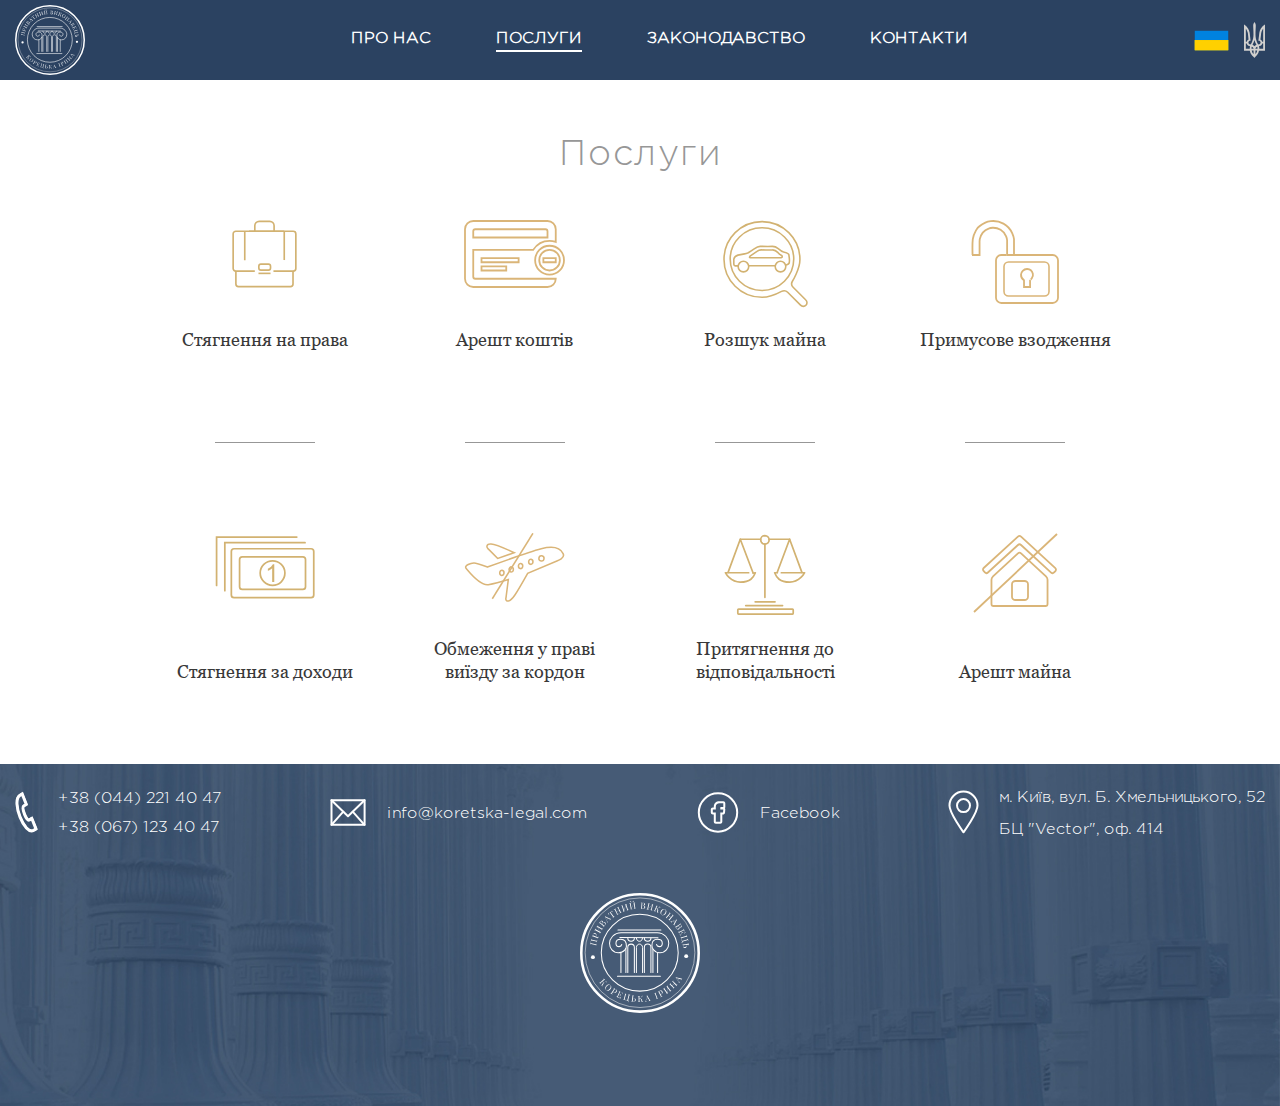
==== commit 6c094948: "scale in footer" ====
--- a/poslugi/index.html
+++ b/poslugi/index.html
@@ -102,7 +102,7 @@
 			</li>
 			<li class="services--item services--item__under-line">
 				<a href="rozshuk-mayna.html">
-					<svg width="101px" height="68px" class="services--icon" version="1.1" id="Layer_1" xmlns="http://www.w3.org/2000/svg" xmlns:xlink="http://www.w3.org/1999/xlink" x="0px" y="0px"
+					<svg width="101px" height="88px" class="services--icon" version="1.1" id="Layer_1" xmlns="http://www.w3.org/2000/svg" xmlns:xlink="http://www.w3.org/1999/xlink" x="0px" y="0px"
 					viewBox="0 0 97.8 99.7" style="enable-background:new 0 0 97.8 99.7;" xml:space="preserve">
 					<style type="text/css">
 						.st01{fill:none;stroke:#D2B271;stroke-width:1.806;stroke-linecap:round;stroke-linejoin:round;}
--- a/css/scaffolding.css
+++ b/css/scaffolding.css
@@ -214,6 +214,18 @@
     text-align: left;
     line-height: 2;
     display: block;
+
+    -webkit-transition: -webkit-transform 0.3s;
+    transition: -webkit-transform 0.3s;
+    -o-transition: transform 0.3s;
+    transition: transform 0.3s;
+    transition: transform 0.3s, -webkit-transform 0.3s;
+}
+
+.contacts--item:hover .contacts--link {
+    -webkit-transform: scale(1.06);
+        -ms-transform: scale(1.06);
+            transform: scale(1.06);
 }
 
 .contacts--link:after {
